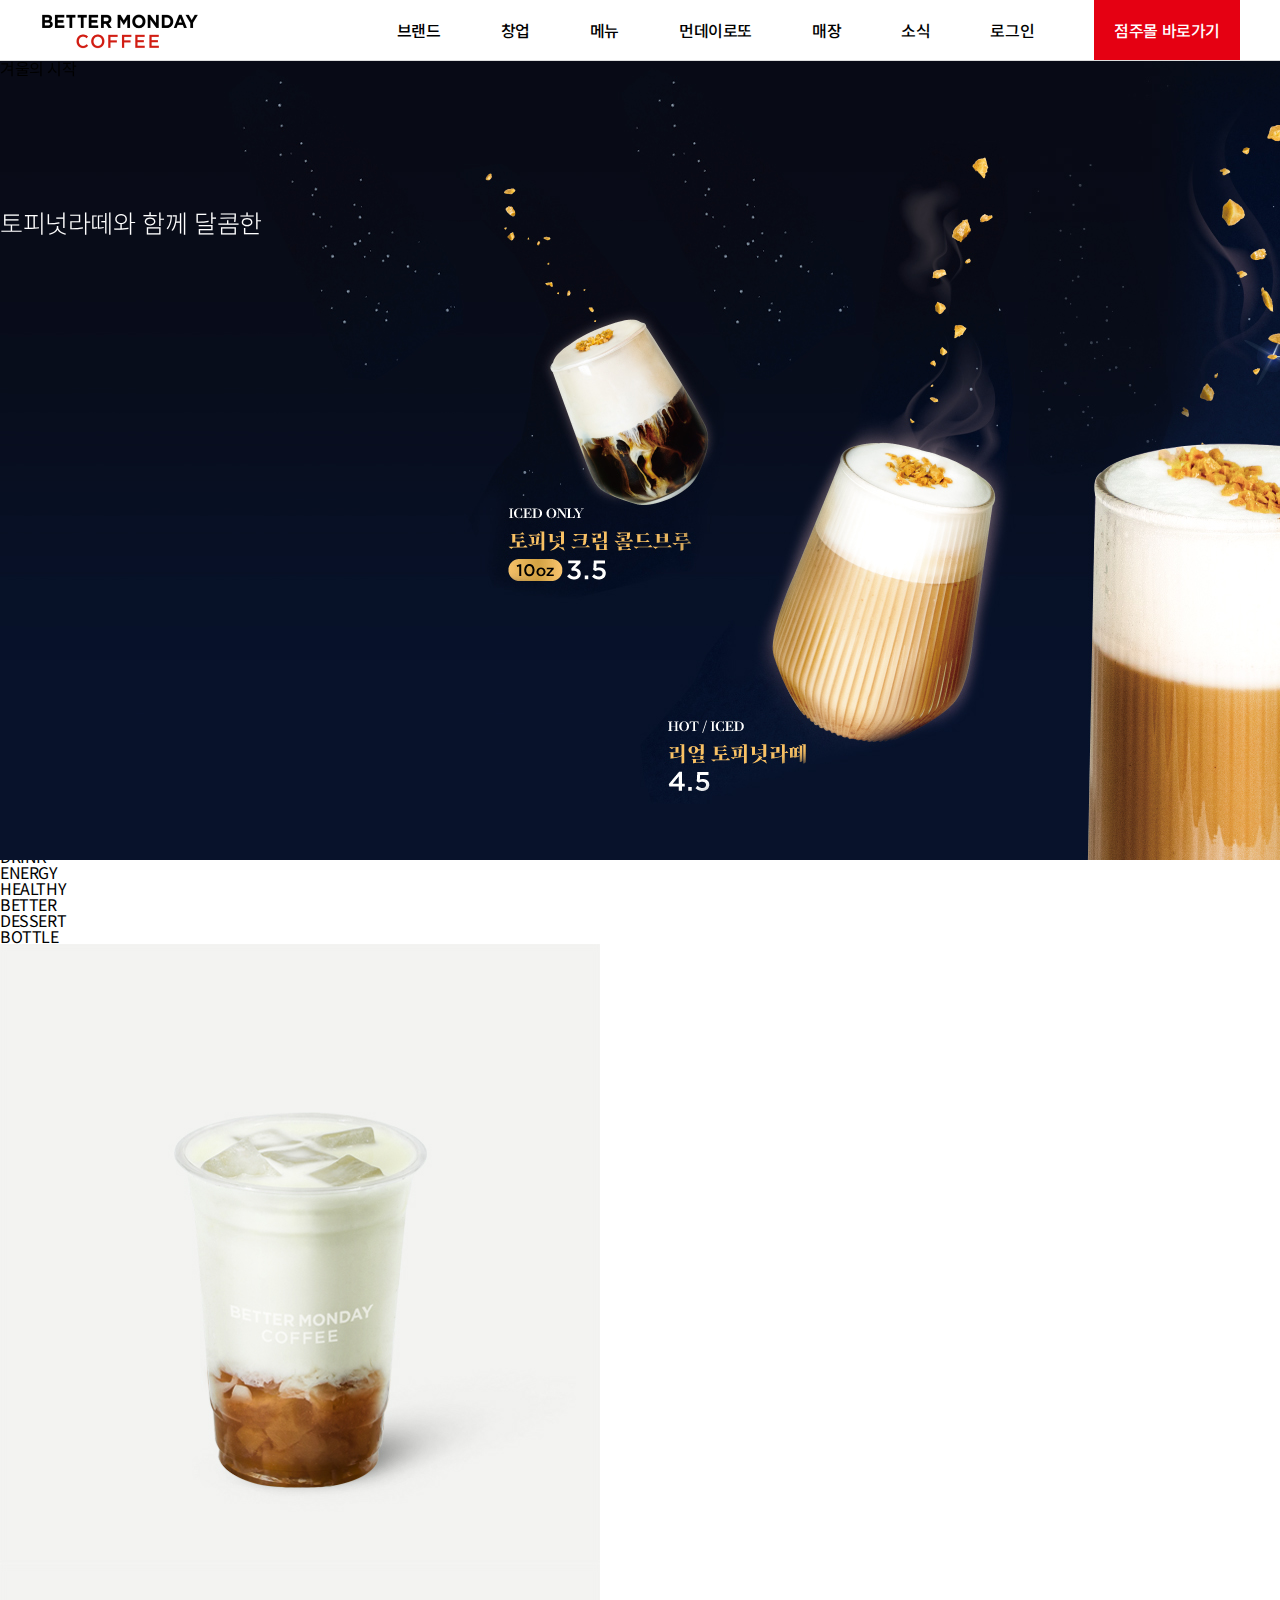
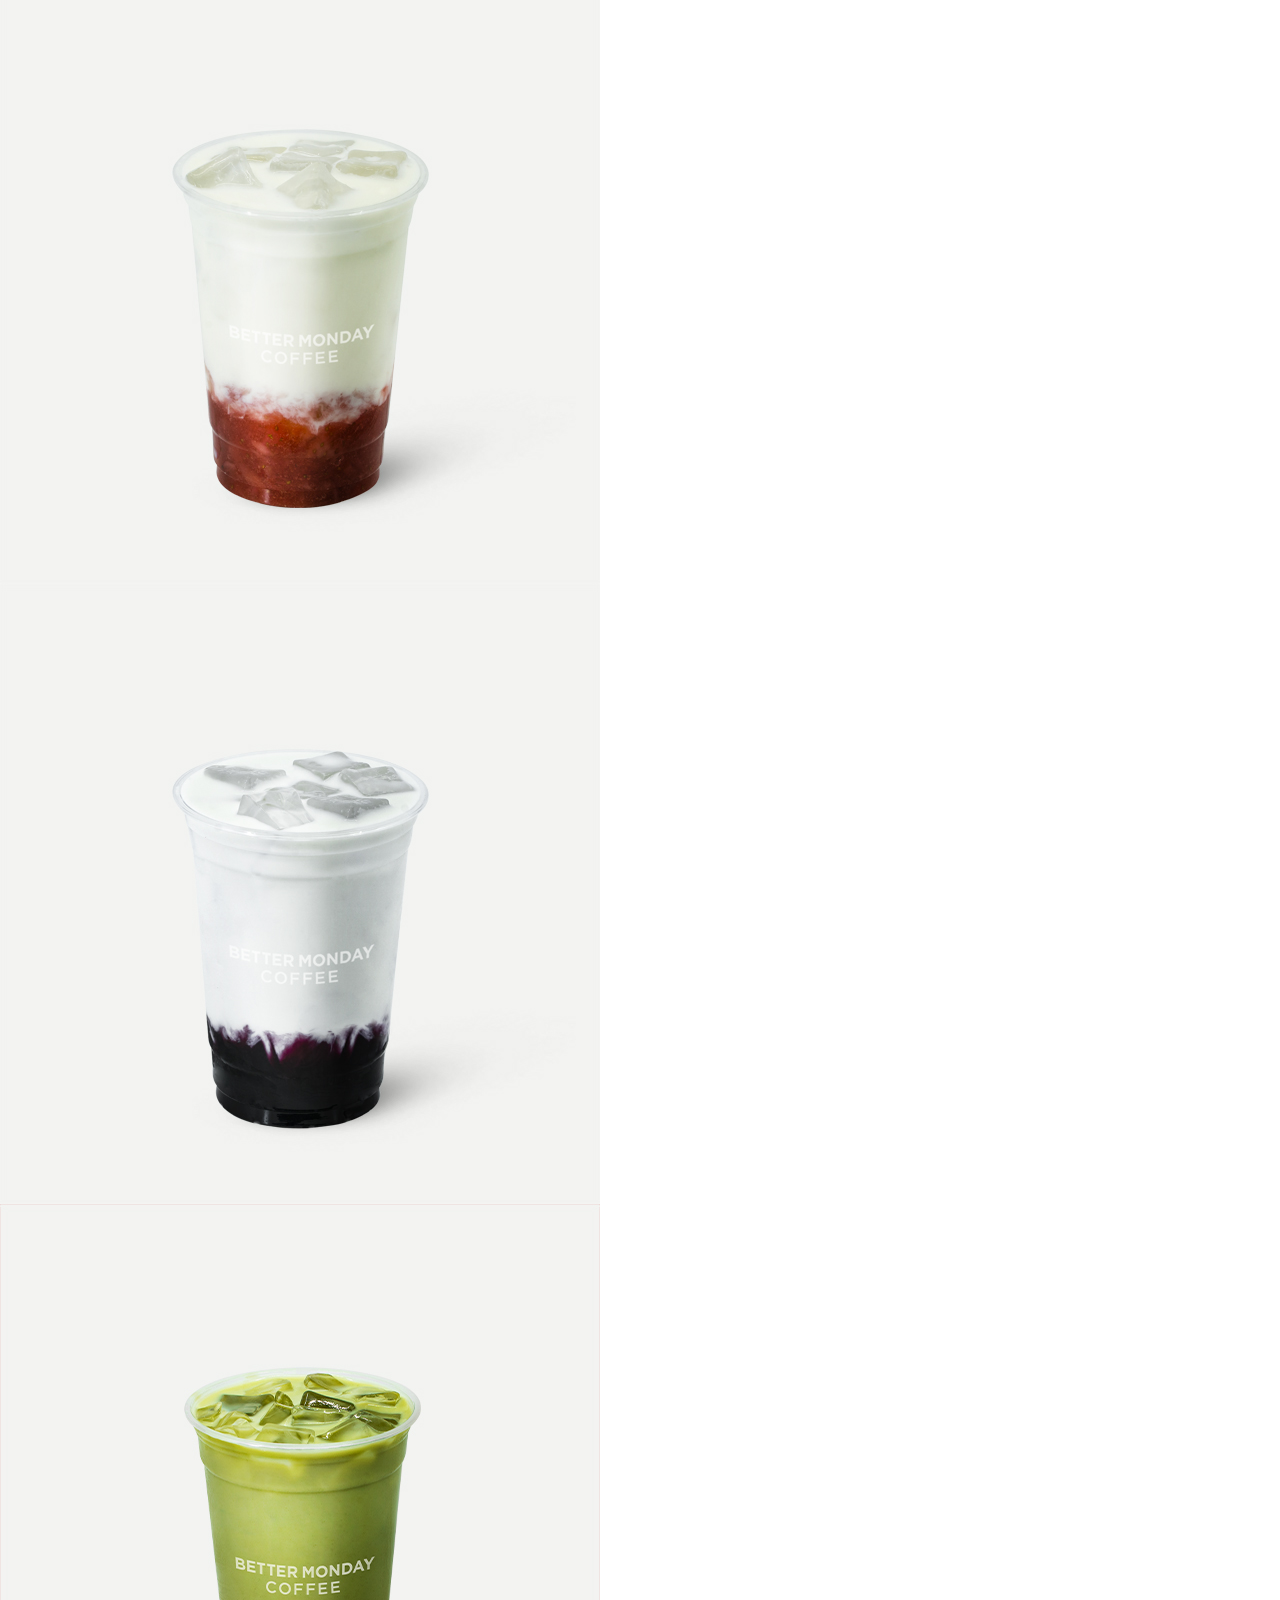
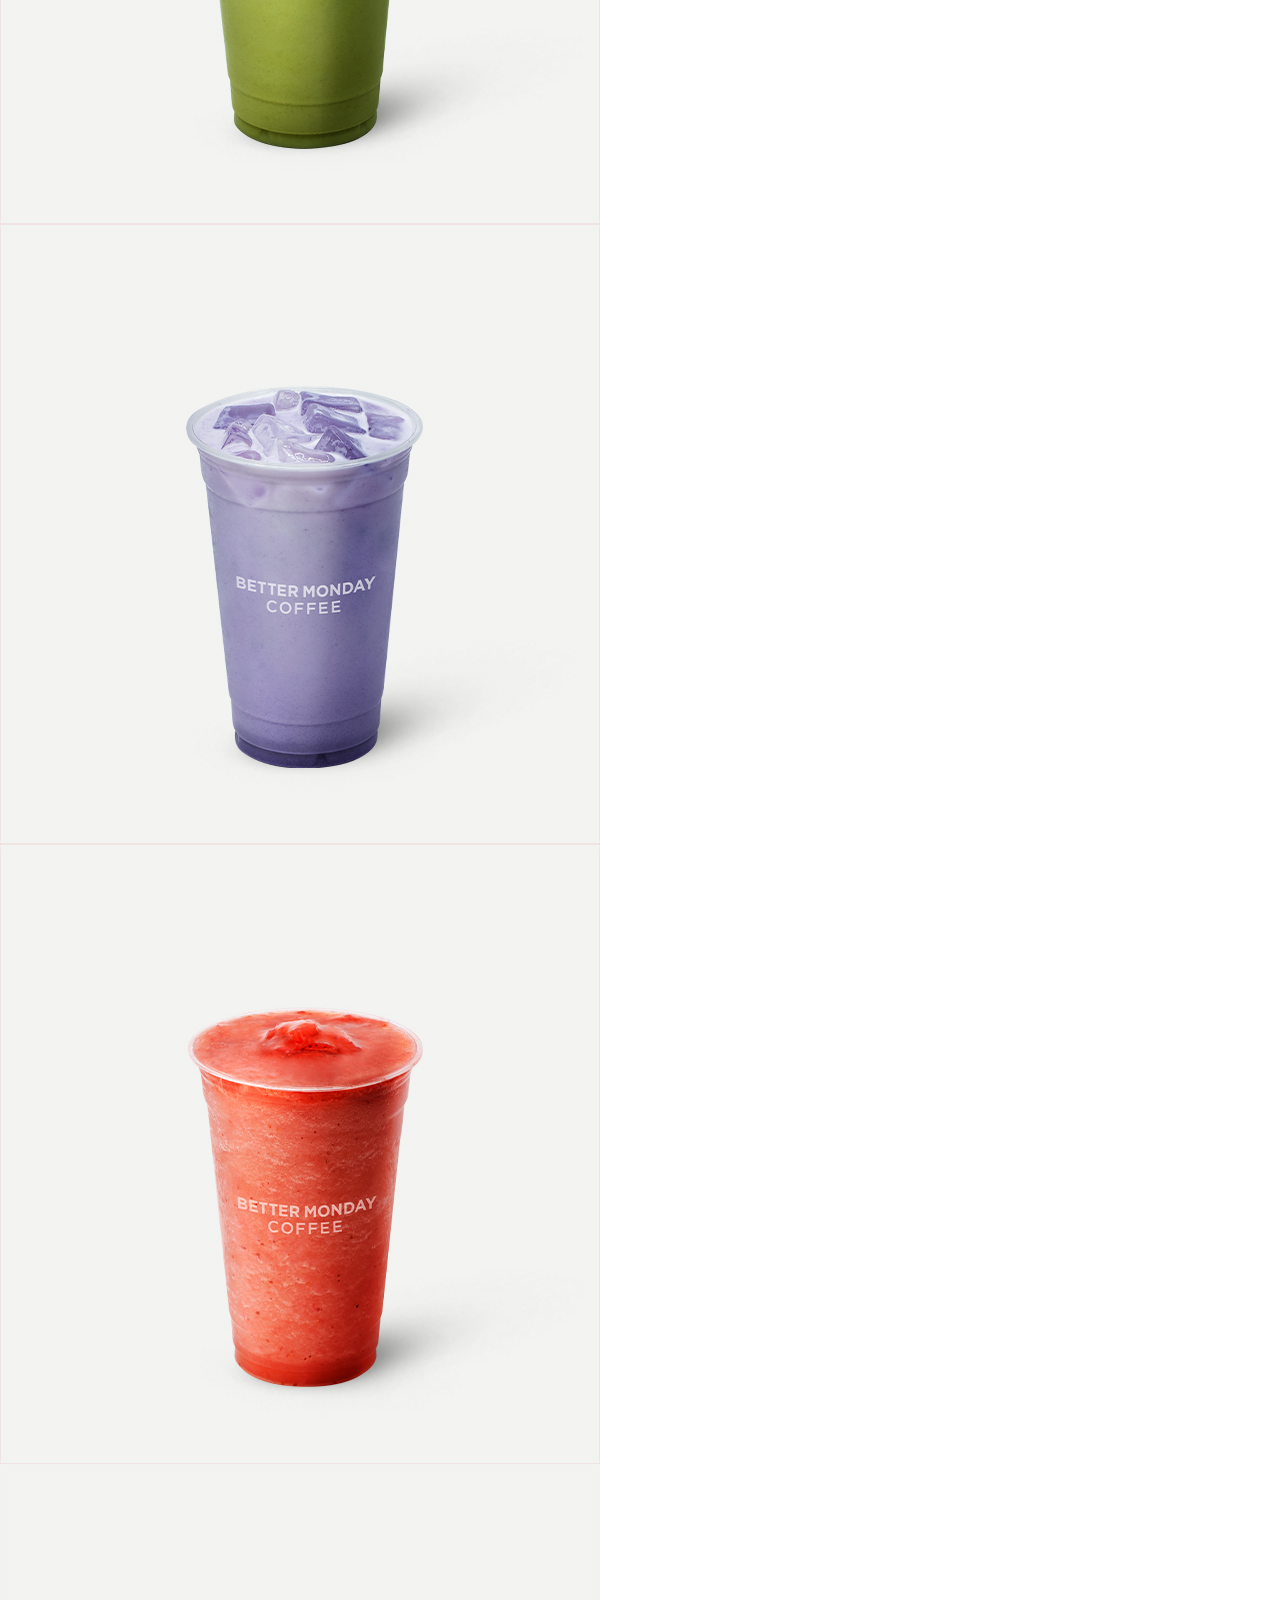
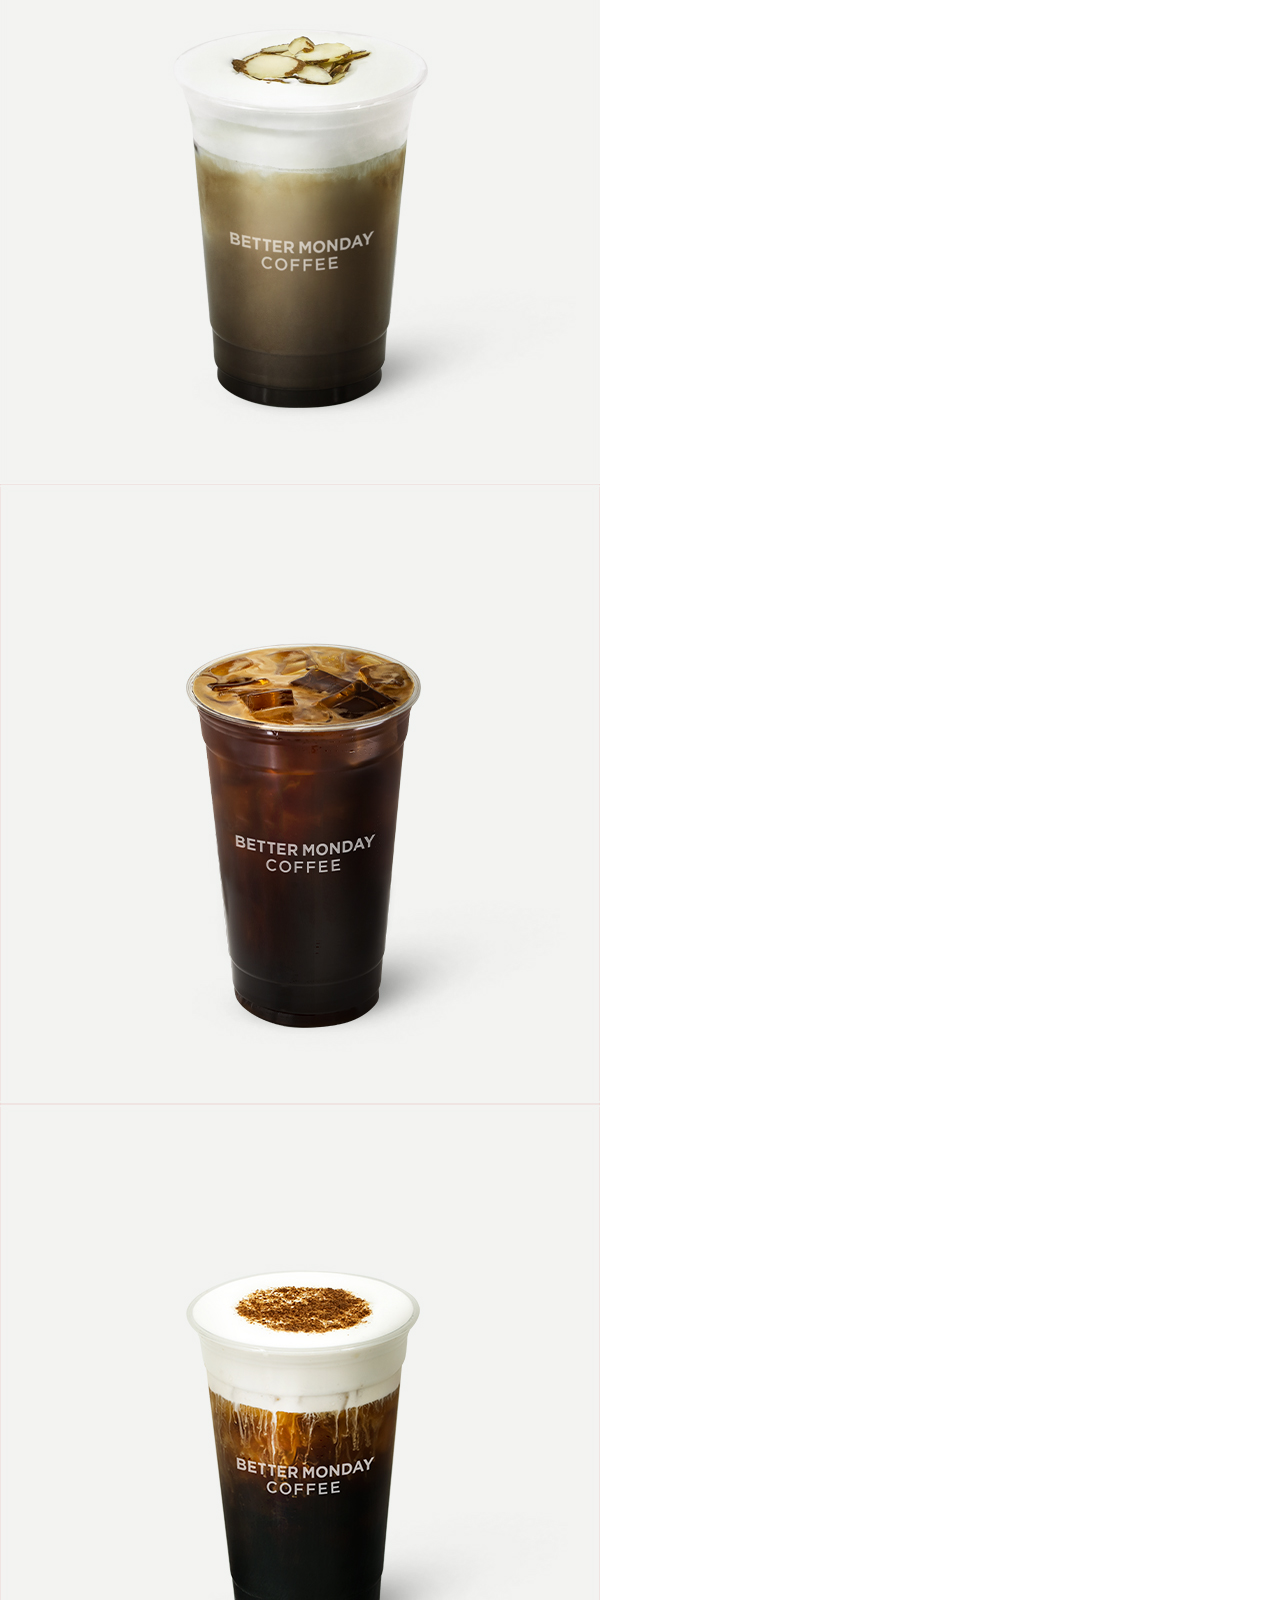
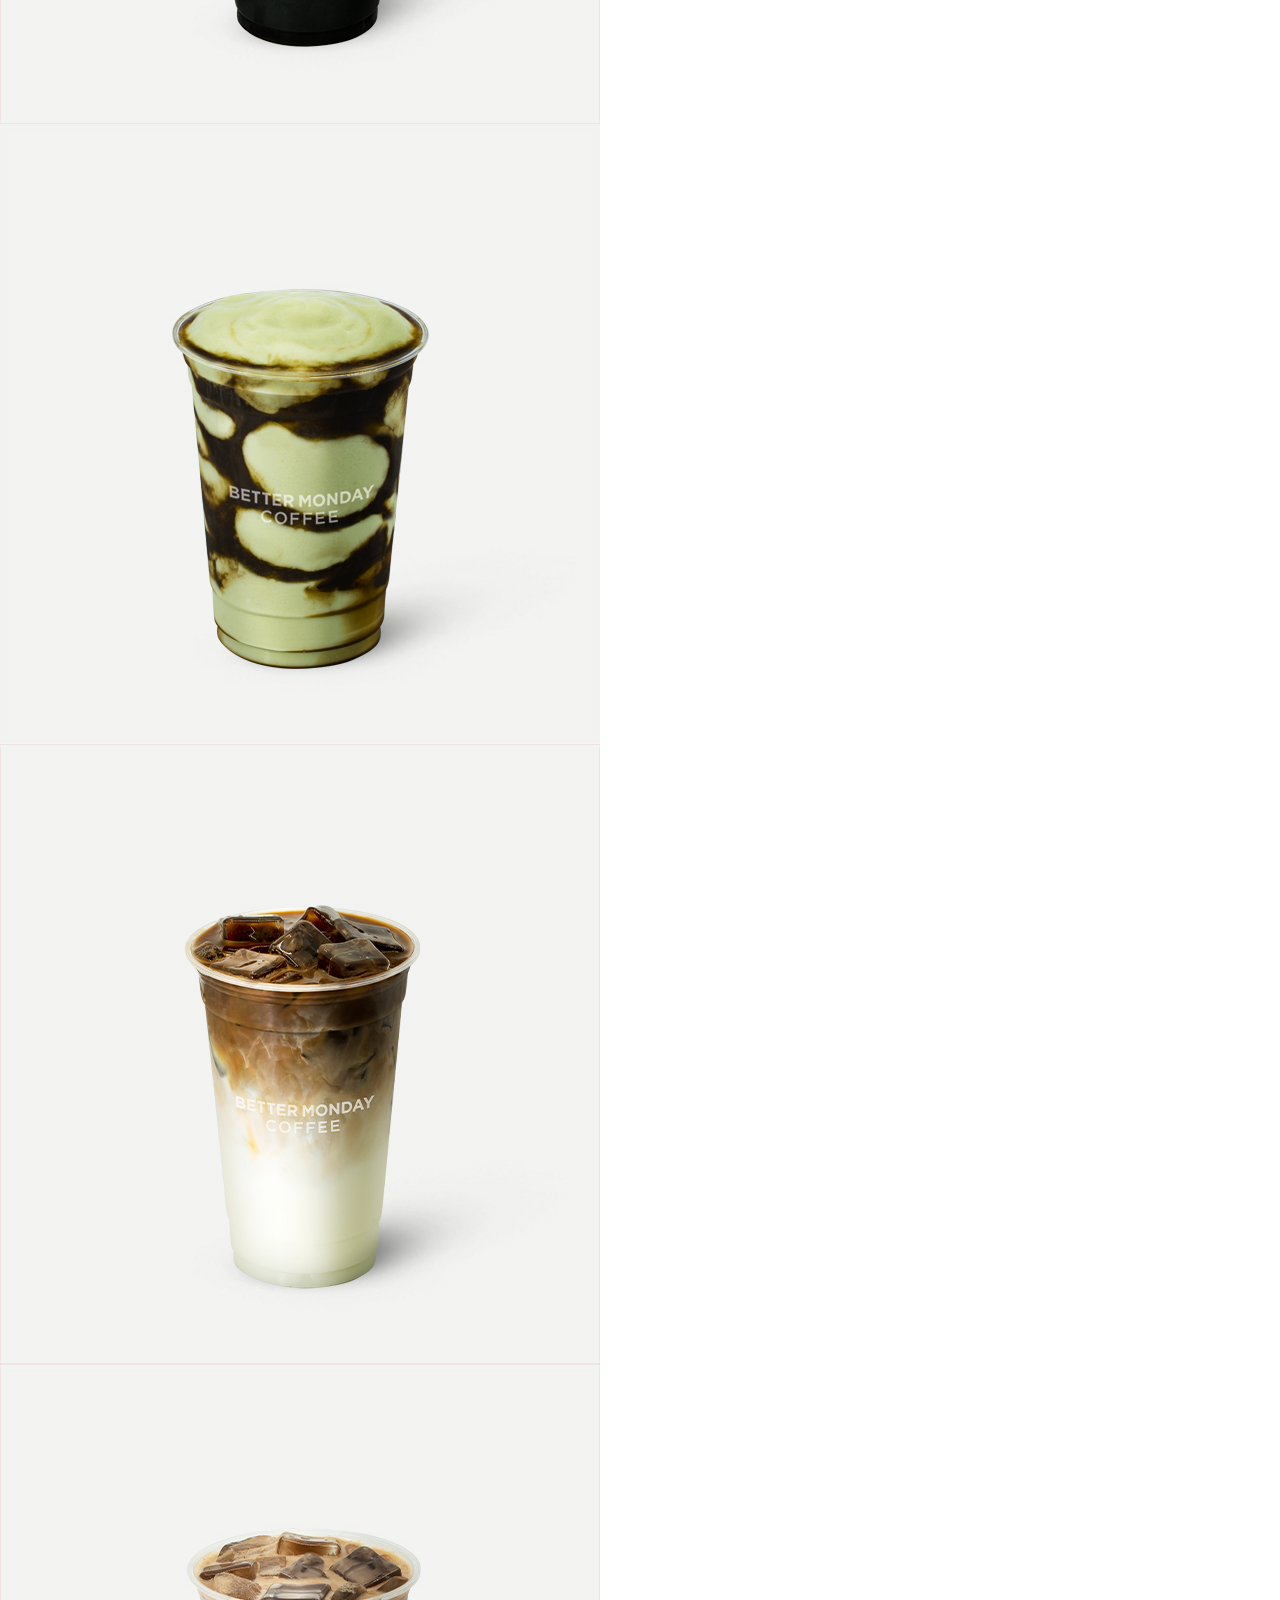
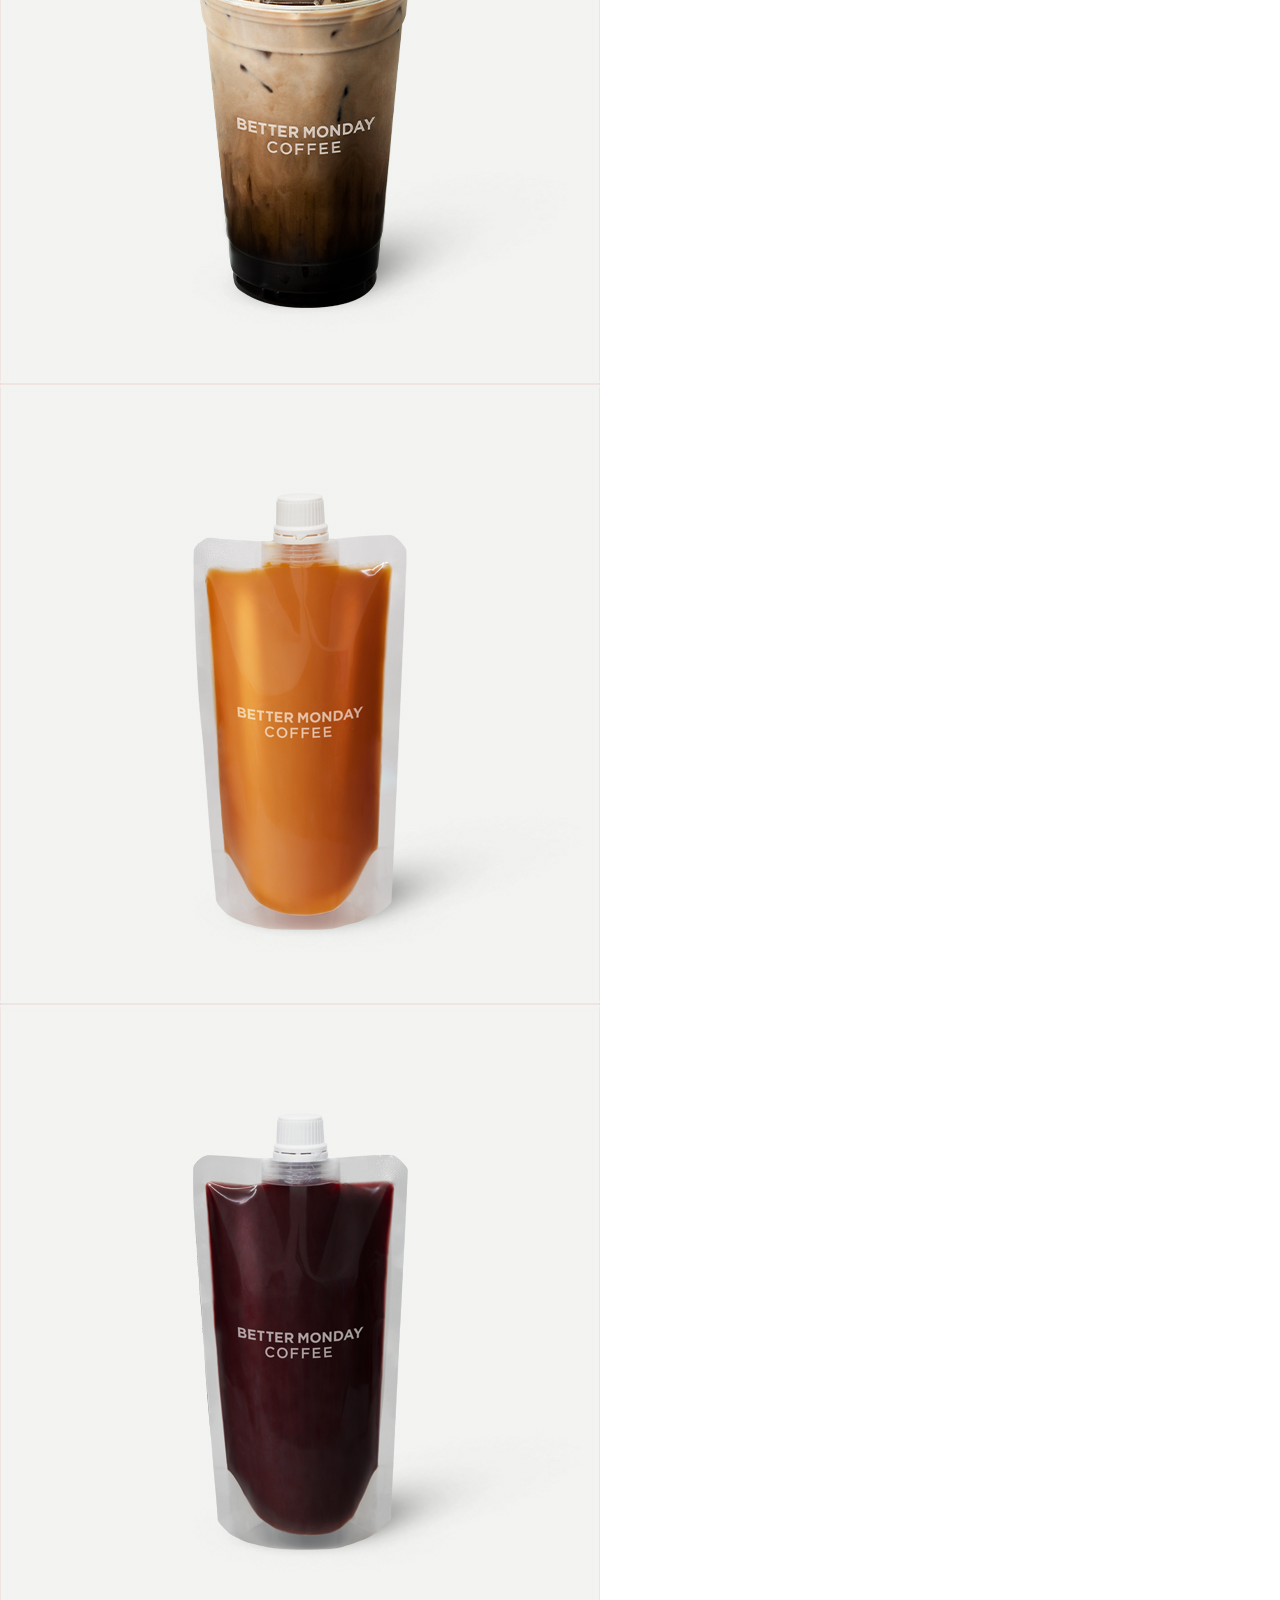
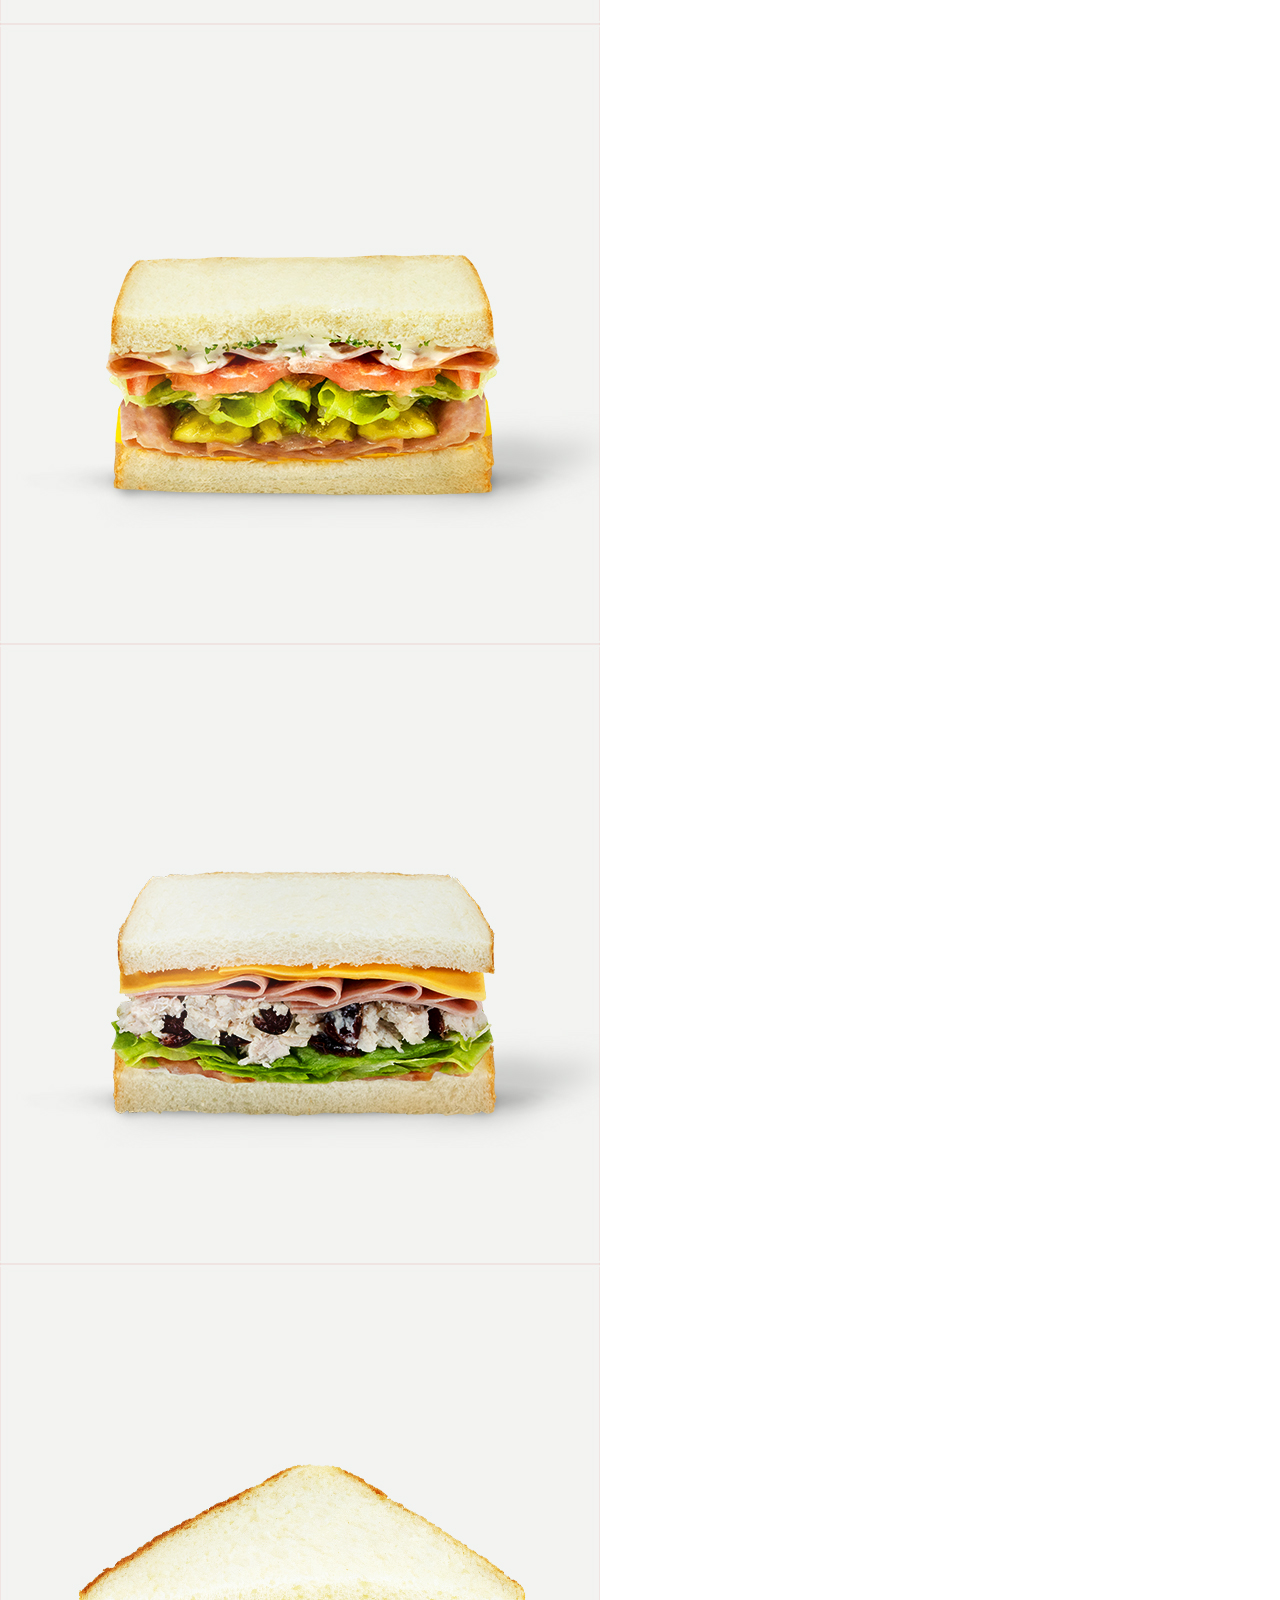
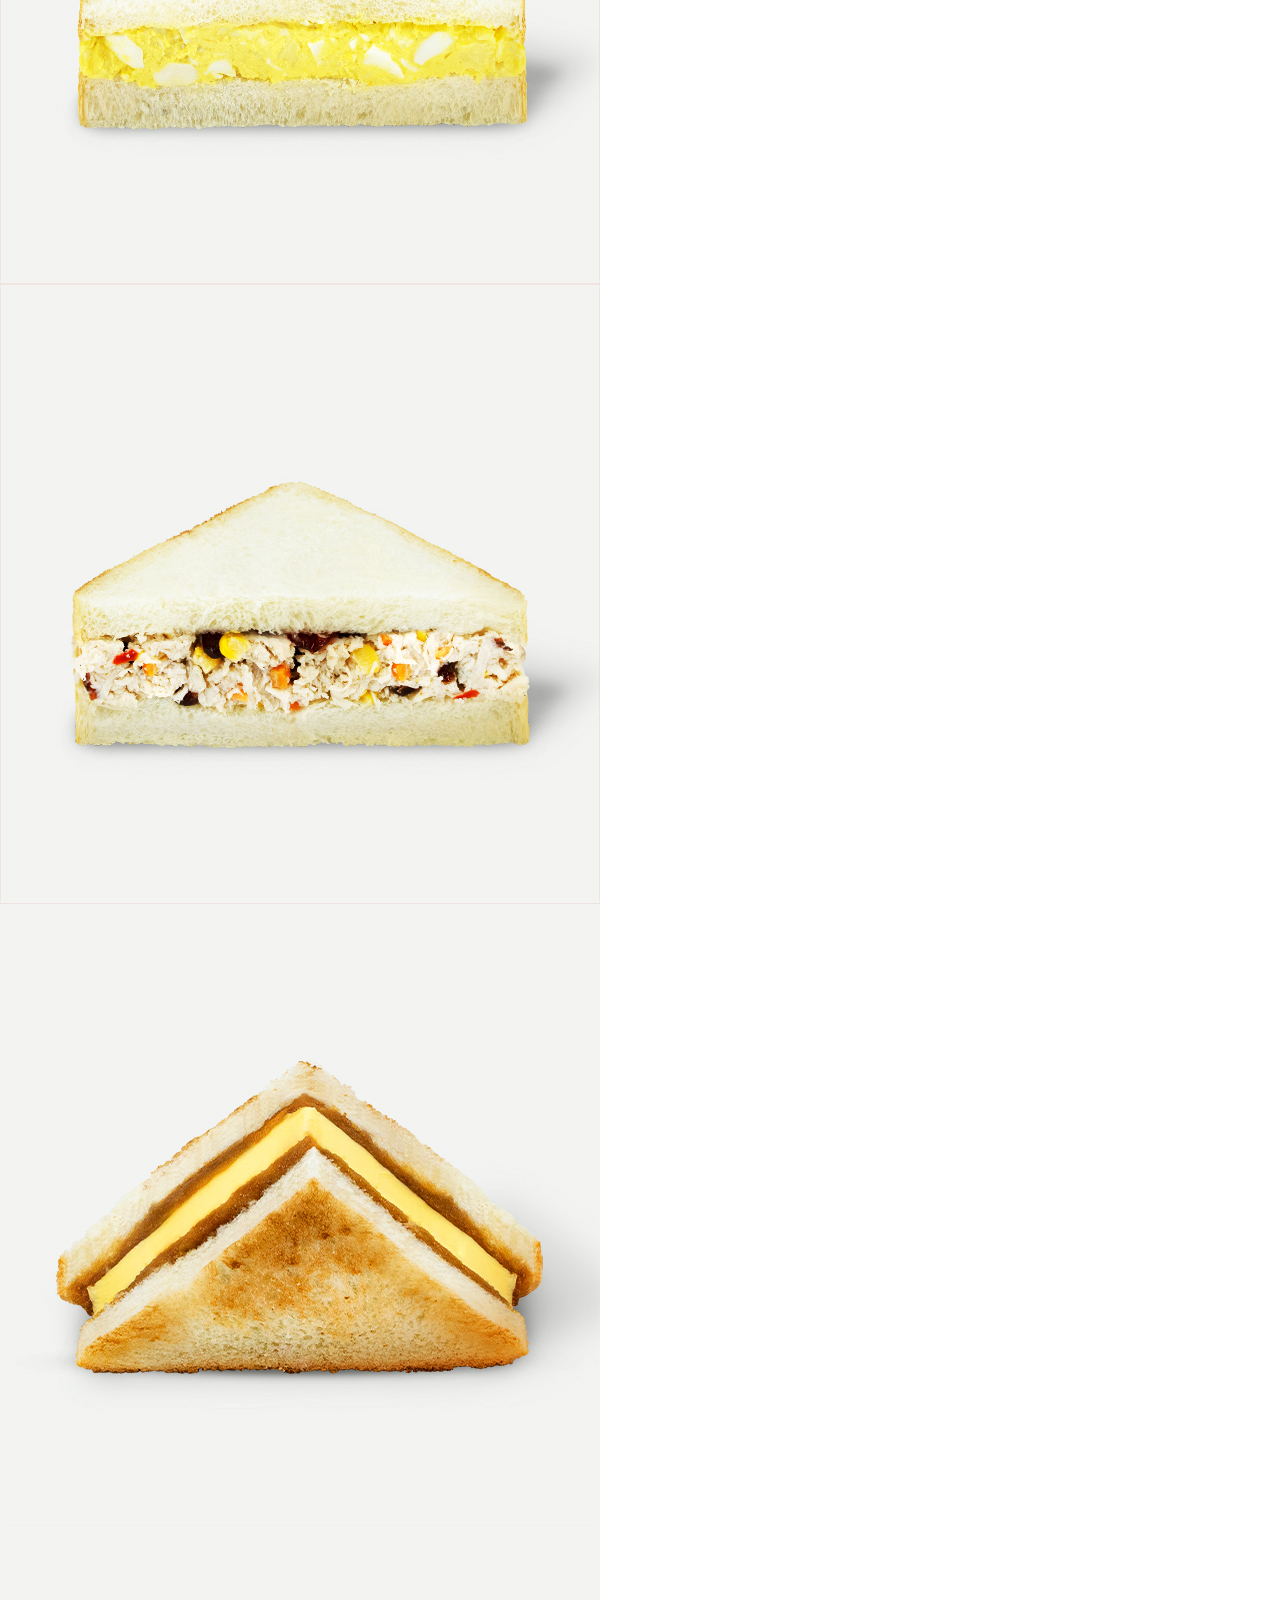
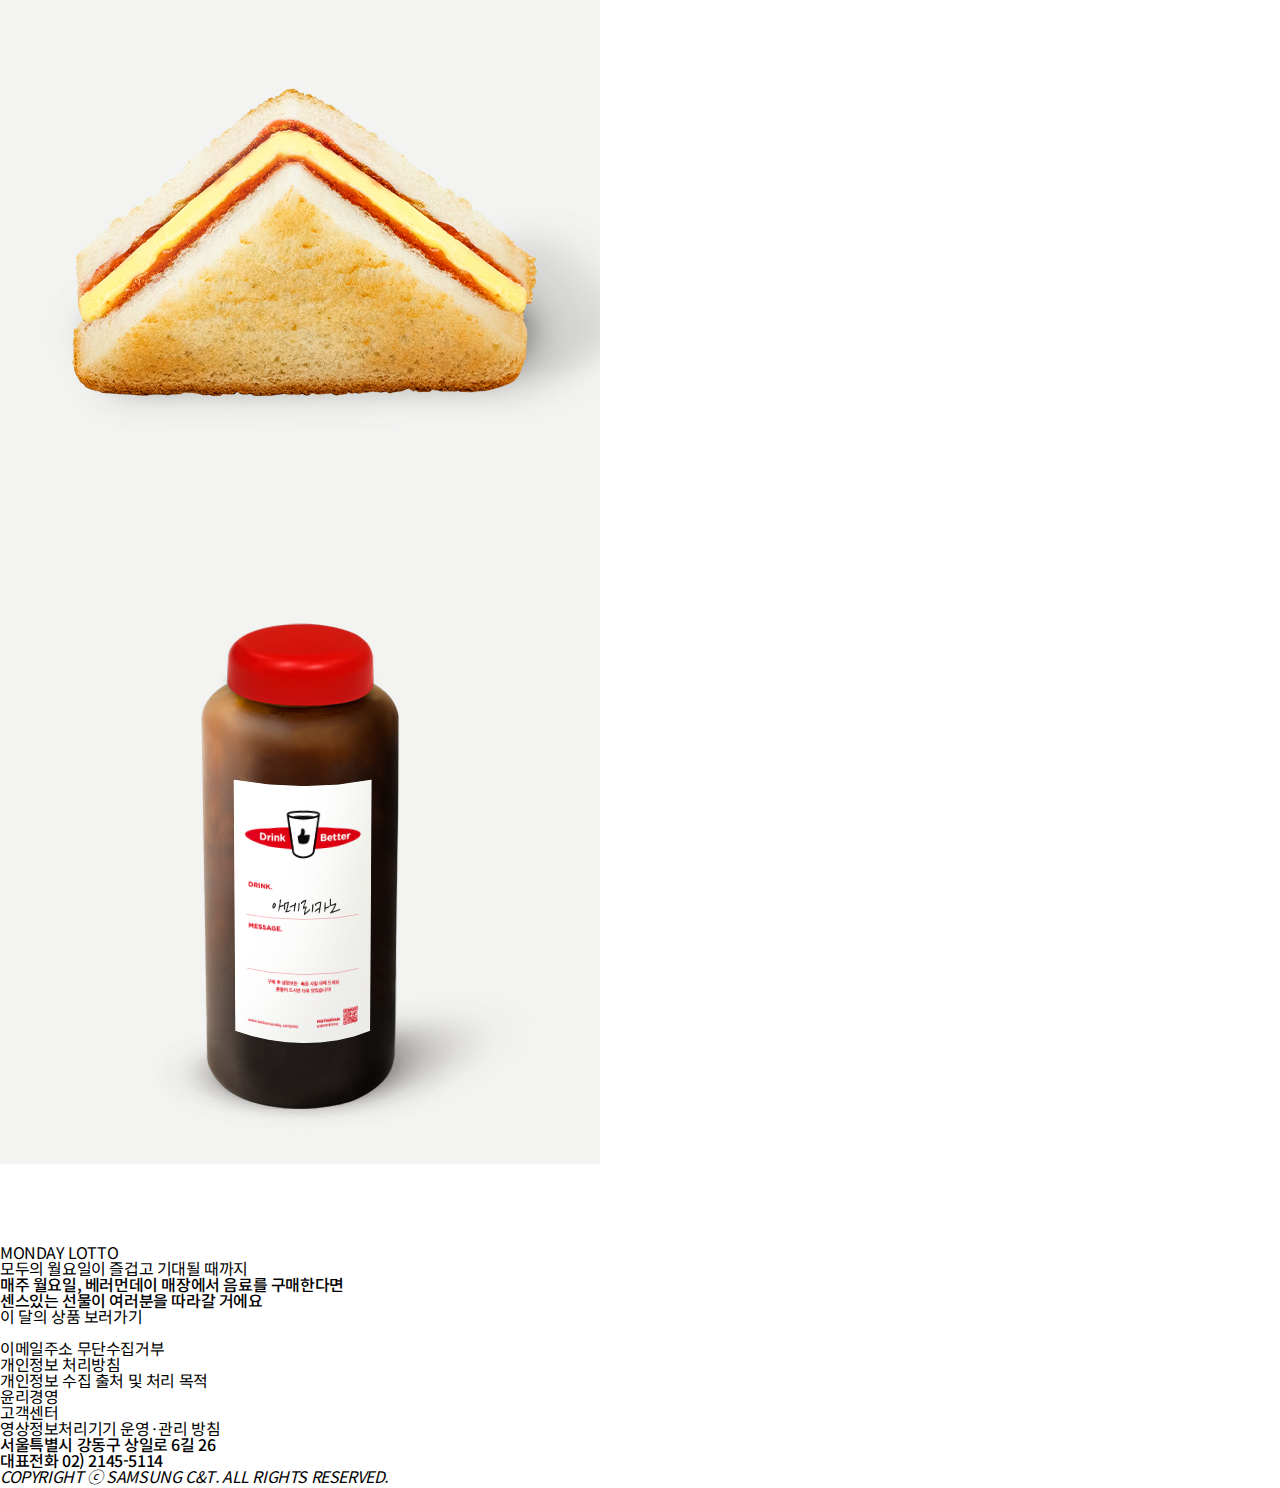
==== portfolio05.html @ a64c300f "Add files via upload" ====
<!DOCTYPE html>
<html lang="ko">

<head>
    <meta charset="UTF-8">
    <meta http-equiv="X-UA-Compatible" content="IE=edge">
    <meta name="viewport" content="width=device-width, initial-scale=1.0">
    <title>윤성희_UI구현04</title>
    <link rel="stylesheet" href="./css/reset.css">
    <link rel="stylesheet" href="./css/slick.css">
    <link rel="stylesheet" href="./css/portfolio05.css">
    <script src="./js/jquery-1.12.4.min.js"></script>
    <script src="./js/slick.min.js"></script>
    <script src="./js/portfolio05.js"></script>
</head>

<body>
    <div class="Wrap">
        <header id="header">
            <div class="inner">
                <h1>
                    <a href="#!">
                        <img src="./img/logo.png" alt="">
                    </a>
                </h1>
                <nav class="gnb">
                    <ul class="row">
                        <li><a href="/">브랜드</a></li>
                        <li><a href="/">창업</a></li>
                        <li><a href="/">메뉴</a></li>
                        <li><a href="/">먼데이로또</a></li>
                        <li><a href="/">매장</a></li>
                        <li><a href="/">소식</a></li>
                    </ul>
                    <ul>
                        <li><a href="/">로그인</a></li>
                        <li class="red"><a href="/">점주몰 바로가기</a></li>
                    </ul>

                </nav>
            </div>
        </header>
        <main>
            <section class="mainVisual">
                <div class="mainSlide">
                    <figure class="main01 mtxt">
                        <div>
                            <p>토피넛라떼와 함께 달콤한</p>
                            <h2>겨울의 시작</h2>
                        </div>
                    </figure>
                    <figure class="main02 mtxt">
                        <div>
                            <h2>매일</h2>
                            <strong>속편한<br />프로틴</strong>
                            <p>속편한 단백질 한잔으로 충전완료</p>
                        </div>
                    </figure>
                    <figure class="main03 mtxt">
                        <div>
                            <h2>Monday</h2>
                            <p>Greek Bowl</p>
                        </div>
                    </figure>
                </div>
            </section>
            <section class="mainContent">
                <div class="inner">
                    <div class="txt">
                        <h2>우리는 왜, 건강을 생각한 음료를 만들까요?</h2>
                        <p>바쁜 직장인들에겐 긍정적이고 활기찬 삶을 위해
                            <br /> 건강한 정신과 체력이 꼭 필요하다고 생각하기 때문이에요
                        </p>
                    </div>

                    <div class="cont">
                        <ul class="menu_gnb">
                            <li><a href="/">DRINK</a></li>
                            <li><a href="/">ENERGY</a></li>
                            <li><a href="/">HEALTHY</a></li>
                            <li><a href="/">BETTER</a></li>
                            <li><a href="/">DESSERT</a></li>
                            <li><a href="/">BOTTLE</a></li>
                        </ul>
                        <div class="tab">
                            <div class="slide_drink">
                                <figure>
                                    <img src="./img/drink01.jpg" alt="">
                                </figure>
                                <figure>
                                    <img src="./img/drink02.jpg" alt="">
                                </figure>
                                <figure>
                                    <img src="./img/drink03.jpg" alt="">
                                </figure>
                                <figure>
                                    <img src="./img/drink04.jpg" alt="">
                                </figure>
                                <figure>
                                    <img src="./img/drink05.jpg" alt="">
                                </figure>
                                <figure>
                                    <img src="./img/drink06.jpg" alt="">
                                </figure>

                            </div>
                            <div class="slide_energy">
                                <figure>
                                    <img src="./img/energy01.jpg" alt="">
                                </figure>
                                <figure>
                                    <img src="./img/energy02.jpg" alt="">
                                </figure>
                                <figure>
                                    <img src="./img/energy03.jpg" alt="">
                                </figure>
                                <figure>
                                    <img src="./img/energy04.jpg" alt="">
                                </figure>
                                <figure>
                                    <img src="./img/energy05.jpg" alt="">
                                </figure>
                                <figure>
                                    <img src="./img/energy06.jpg" alt="">
                                </figure>

                            </div>
                            <div class="slide_better">
                                <figure>
                                    <img src="./img/better01.jpg" alt="">
                                </figure>
                                <figure>
                                    <img src="./img/better02.jpg" alt="">
                                </figure>

                            </div>
                            <div class="slide_dessert">
                                <figure>
                                    <img src="./img/dessert01.jpg" alt="">
                                </figure>
                                <figure>
                                    <img src="./img/dessert02.jpg" alt="">
                                </figure>
                                <figure>
                                    <img src="./img/dessert03.jpg" alt="">
                                </figure>
                                <figure>
                                    <img src="./img/dessert04.jpg" alt="">
                                </figure>
                                <figure>
                                    <img src="./img/dessert05.jpg" alt="">
                                </figure>
                                <figure>
                                    <img src="./img/dessert06.jpg" alt="">
                                </figure>

                            </div>
                            <div class="slide_bottle">
                                <figure>
                                    <img src="./img/bottle01.jpg" alt="">
                                </figure>
                                <figure>
                                    <img src="./img/bottle02.png" alt="">
                                </figure>
                                <figure>
                                    <img src="./img/bottle03.png" alt="">
                                </figure>
                                <figure>
                                    <img src="./img/bottle04.png" alt="">
                                </figure>
                                <figure>
                                    <img src="./img/bottle05.png" alt="">
                                </figure>
                                <figure>
                                    <img src="./img/bottle06.png" alt="">
                                </figure>
                            </div>
                        </div>
                    </div>
                </div>
            </section>
            <section class="lotto">
                <div class="inner">
                    <div class="txt">
                        <h2>MONDAY LOTTO</h2>
                        <strong>모두의 월요일이 즐겁고 기대될 때까지</strong>
                        <p>매주 월요일, 베러먼데이 매장에서 음료를 구매한다면
                            <br />
                            센스있는 선물이 여러분을 따라갈 거에요
                        </p>
                        <span>이 달의 상품 보러가기</span>
                    </div>


                </div>
            </section>

        </main>
        <!-- footer -->
        <footer class="footer">
            <div class="inner">
                <h1>
                    <a href="/">
                        <img src="" alt="">
                    </a>
                </h1>
                <ul class="list">
                    <li><a href="">이메일주소 무단수집거부</a></li>
                    <li><a href="">개인정보 처리방침</a></li>
                    <li><a href="">개인정보 수집 출처 및 처리 목적</a></li>
                    <li><a href="">윤리경영</a></li>
                    <li class="bold"><a href="">고객센터</a></li>
                    <li><a href="">영상정보처리기기 운영·관리 방침</a></li>
                </ul>
                <p>서울특별시 강동구 상일로 6길 26</p>
                <p>대표전화 02) 2145-5114</p>
                <address>
                    COPYRIGHT ⓒ SAMSUNG C&T. ALL RIGHTS RESERVED.
                </address>
            </div>
        </footer>
        <!-- footer end -->
    </div>
</body>

</html>
---- css/portfolio05.css ----
/* { #header  */


#header {
    position: fixed;
    top: 0;
    left: 0;
    right: 0;
    z-index: 999;
    line-height: 60px;
    background: #fff;
    border-bottom: 1px solid #ddd;
}

#header .inner {
    width: 1200px;
    margin: 0 auto;
    display: flex;
    justify-content: space-between;
}

#header .inner h1 img {
    width: 160px;
    font-size: 0;
    vertical-align: middle;
    transform: translate(0, -1px);
}

#header .gnb {
    display: flex;
    gap: 60px;
}

#header .gnb>ul {
    display: flex;
    gap: 60px;
    font-weight: 500;
}

#header .gnb>ul>li:hover {
    color: #E50012;
}

#header .gnb .red {
    background: #E50012;
    color: #fff;
    padding: 0 20px;
}

#header .gnb>ul a {
    display: block;
}


/* #header } */



/* { .mainVisual */

.mainVisual {
    position: relative;
    margin: 0 auto;
}

.mainVisual .mainSlide {
    position: absolute;
    top: 60px;
    left: 0;
}

.mainVisual figure {
    height: 800px;
}


.mainSlide .main01 {
    background: url(../img/SH_POSTER2.jpg) no-repeat center center / cover;
}

.mainSlide .main02 {
    background: url(../img/SH_POSTER3.jpg) no-repeat center center / cover;
}

.mainSlide .main03 {
    background: url(../img/SH_POSTER1.jpg) no-repeat center center / cover;
}

.mainVisual .mainSlide {
    position: relative;
}

.mainVisual .mainSlide .slick-arrow {
    position: absolute;
    top: 50%;
    left: 50%;
    transform: translate(-50%, -50%);
    border: none;
    background: none;
    font-size: 0;
    z-index: 999;
}

.mainVisual .mainSlide .mtxt {
    position: relative;
    width: 1200px;
    margin: 0 auto;
}

.mainVisual .mainSlide .main01 p {
    position: absolute;
    top: 150px;
    left: 0;
    margin: 0 auto 10px auto;

    font-size: 25px;
    font-weight: 300;
    color: #fff;
}

.mainVisual .mainSlide .main01 h2 {}
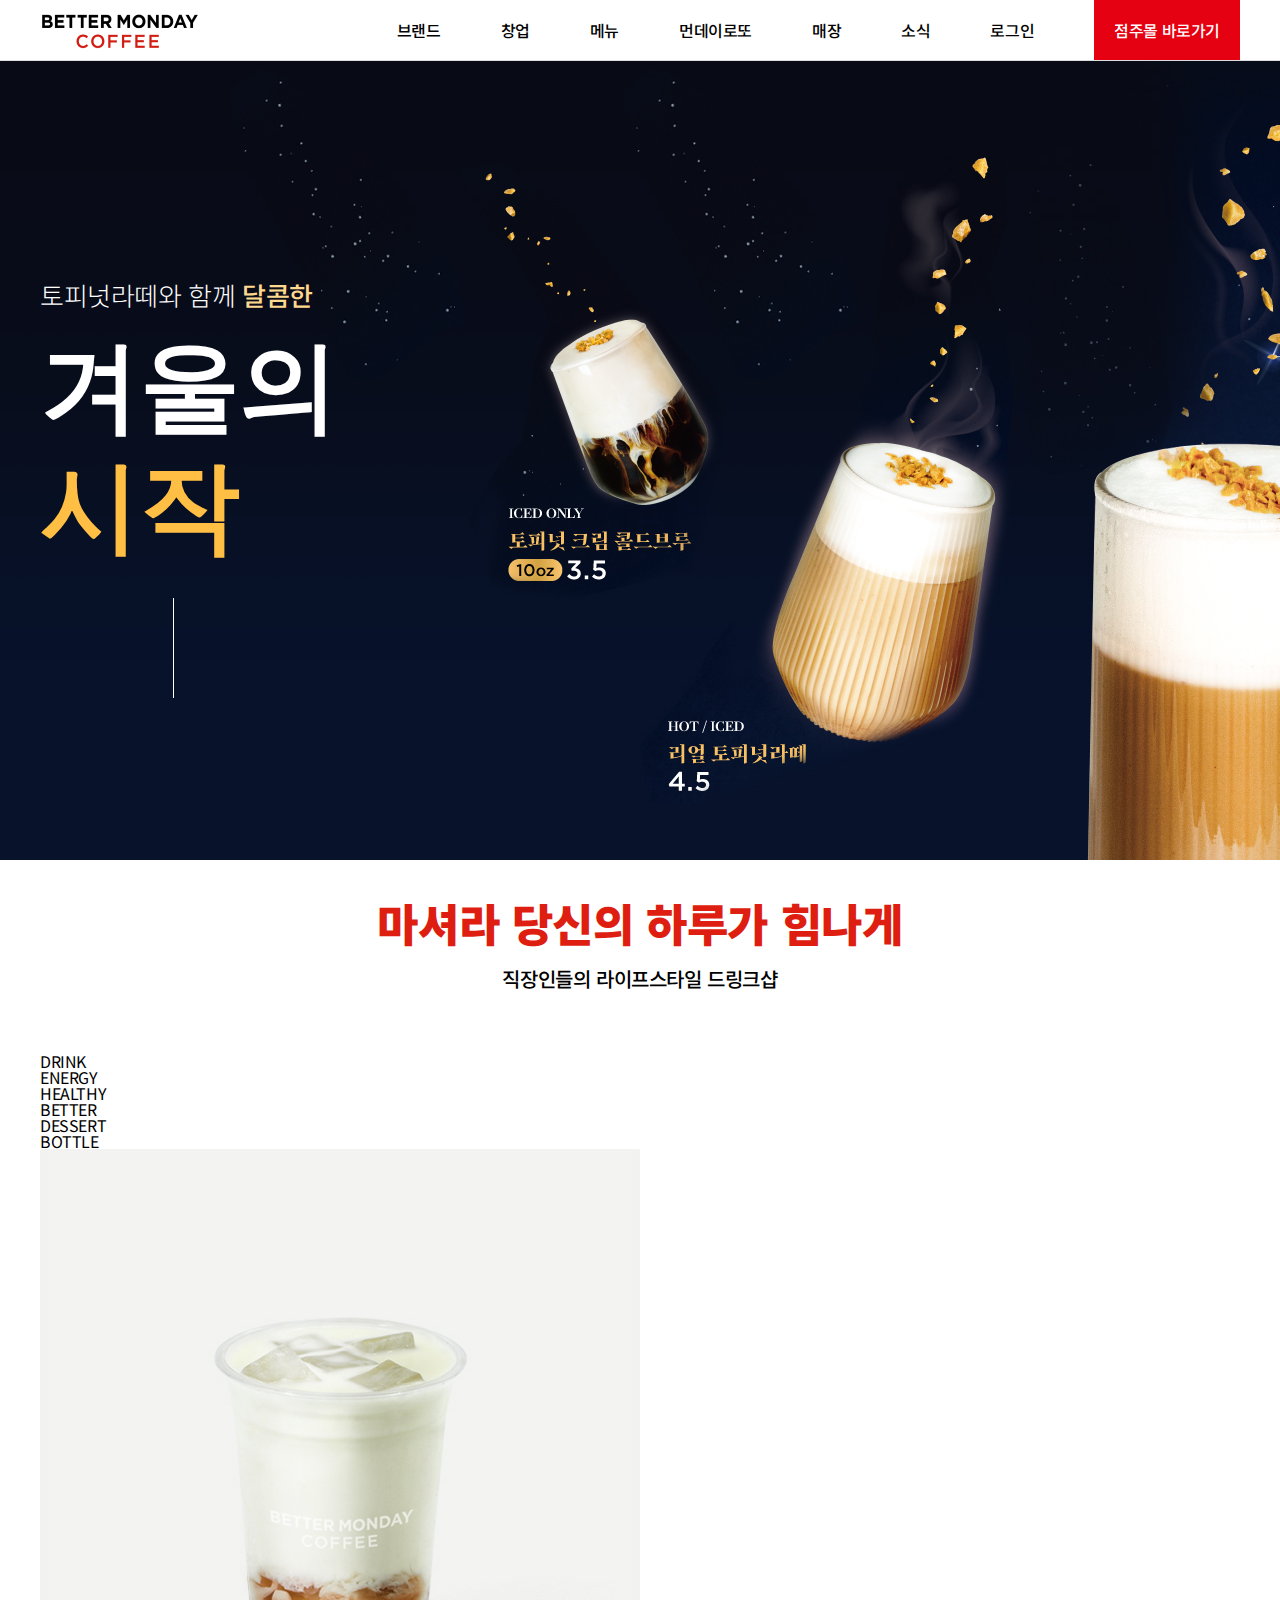
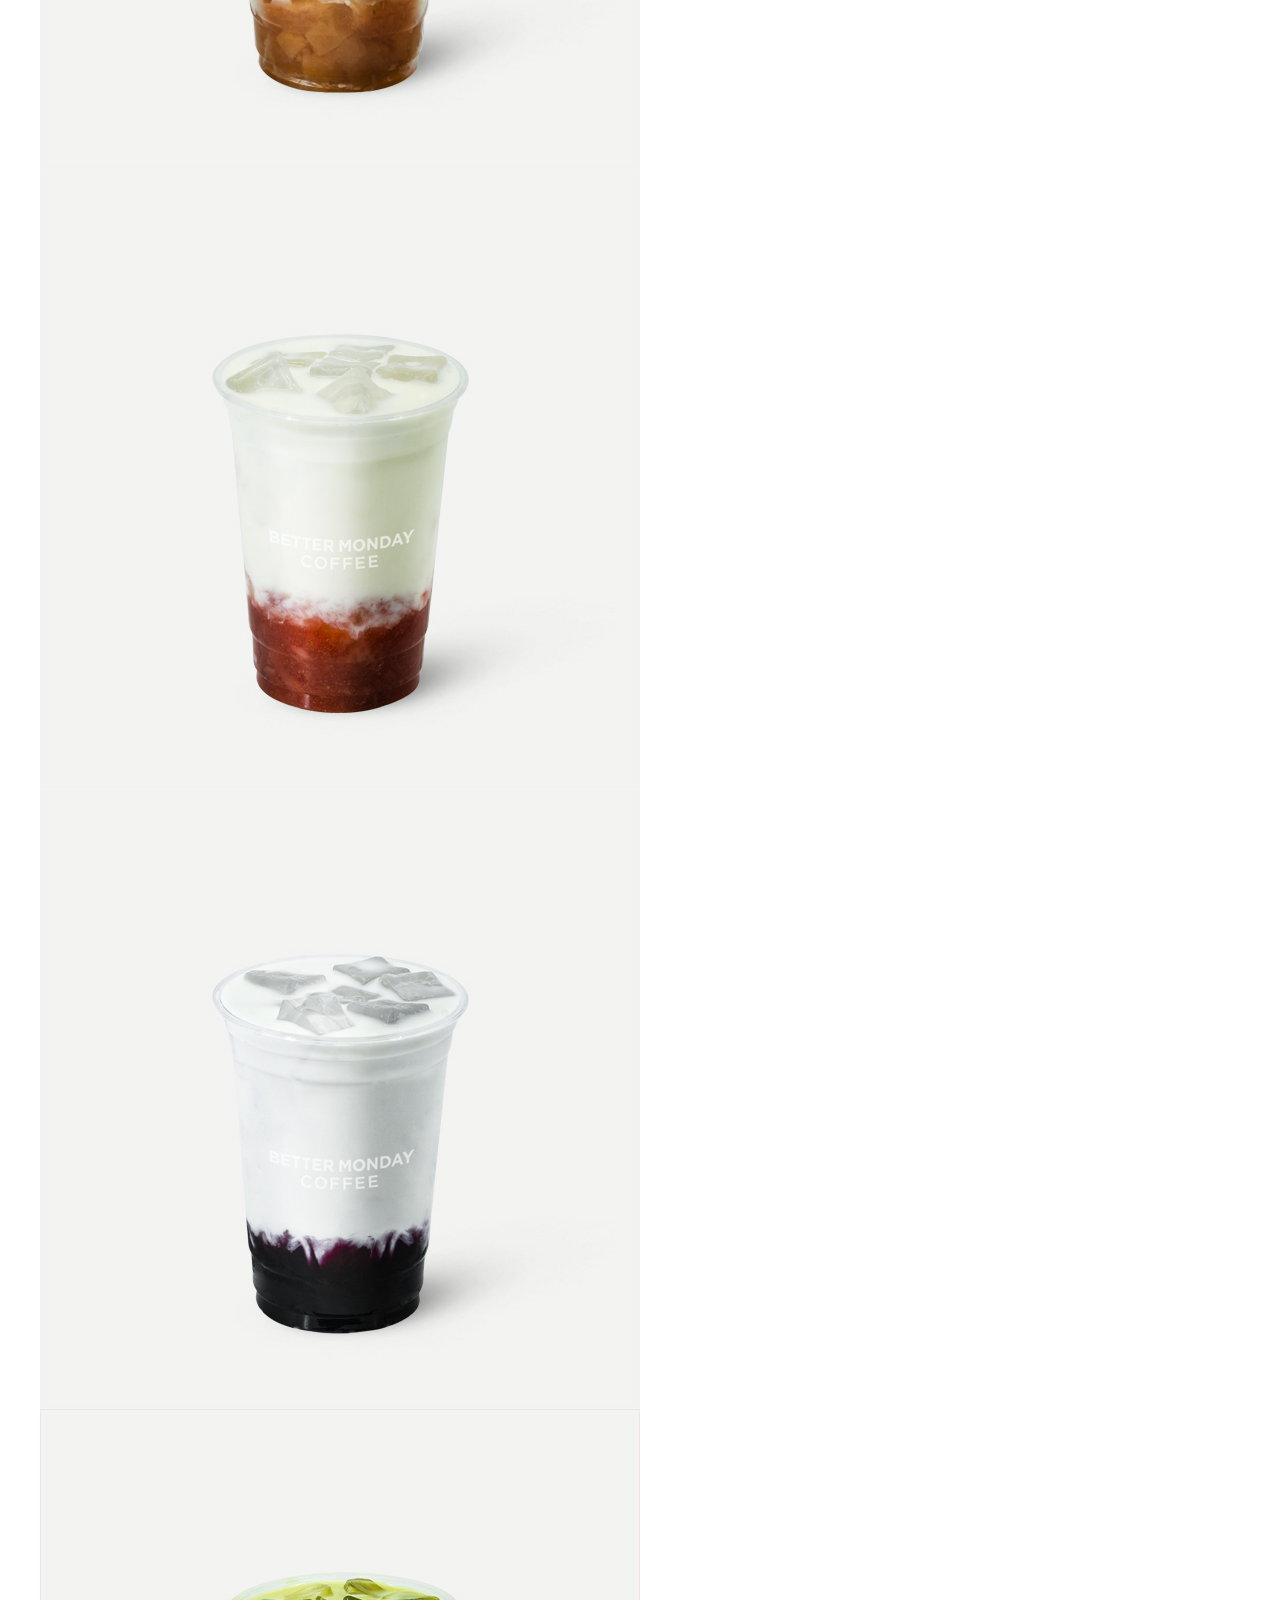
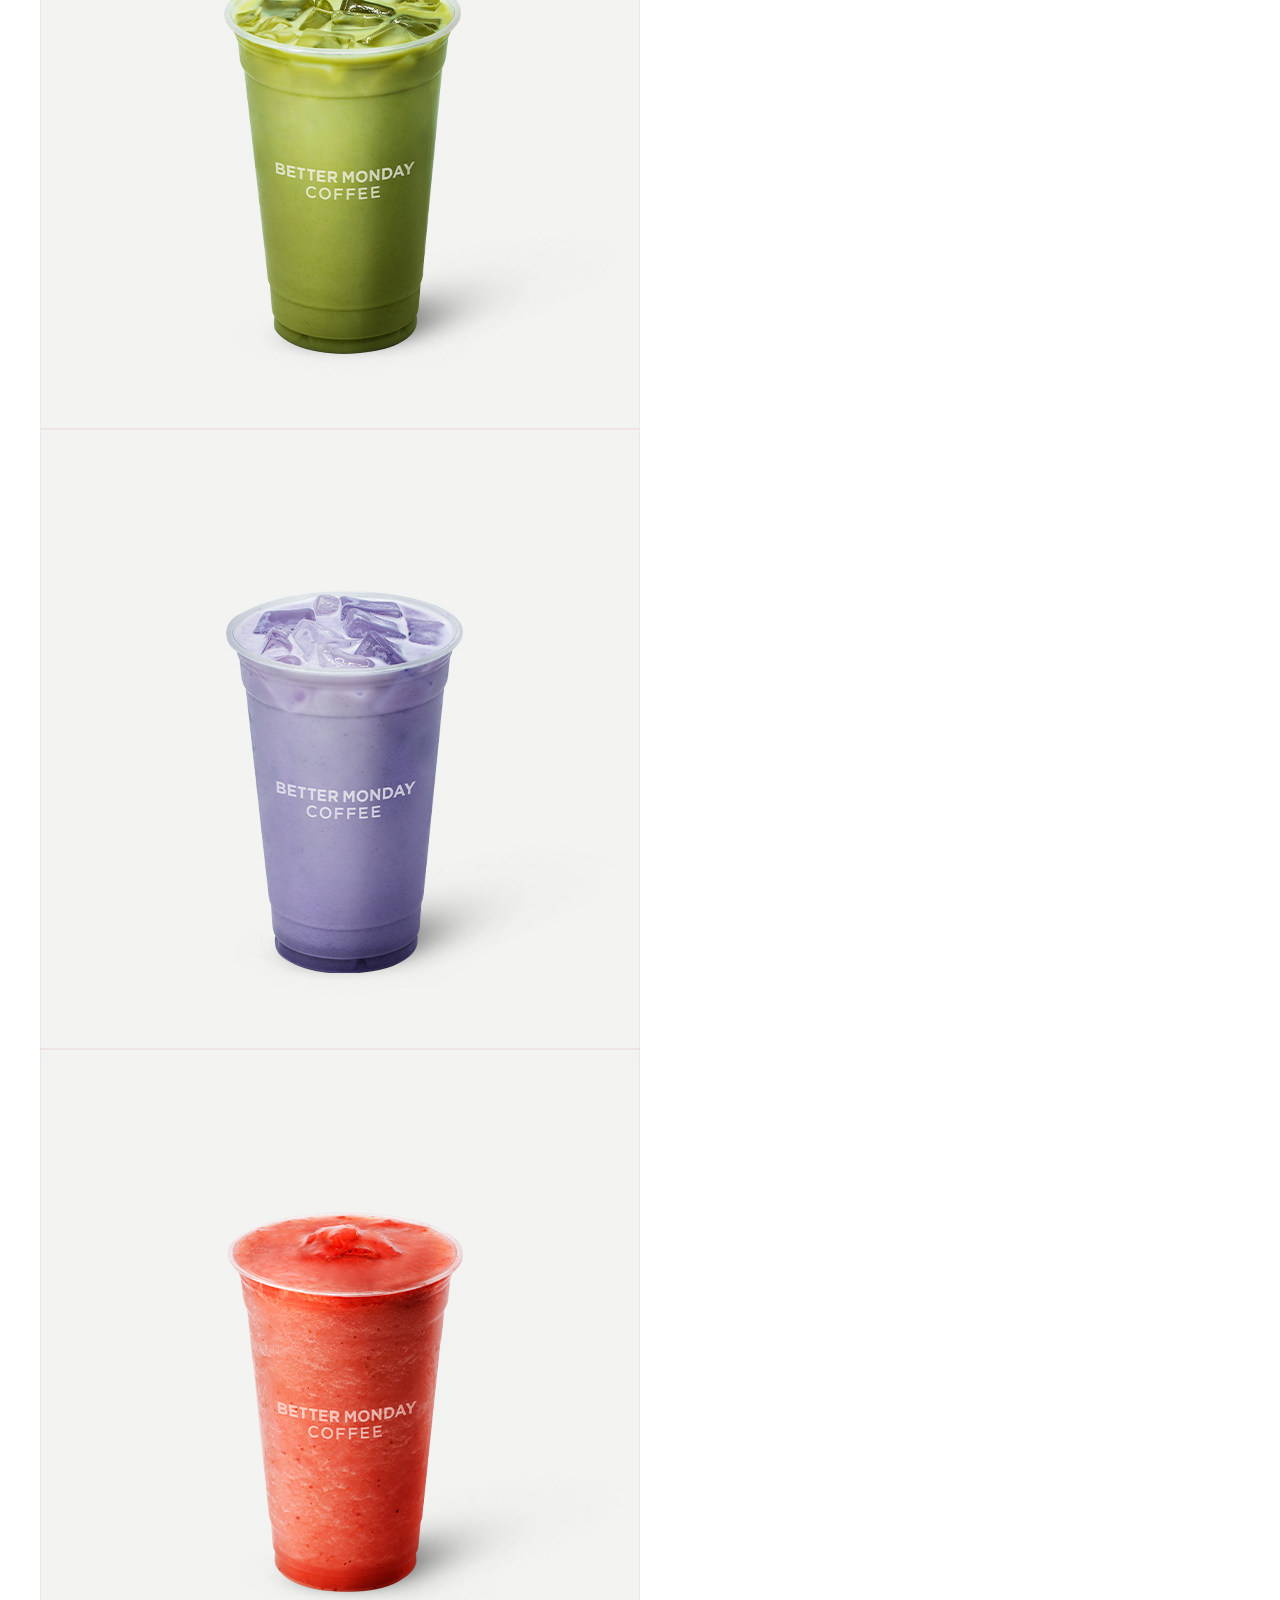
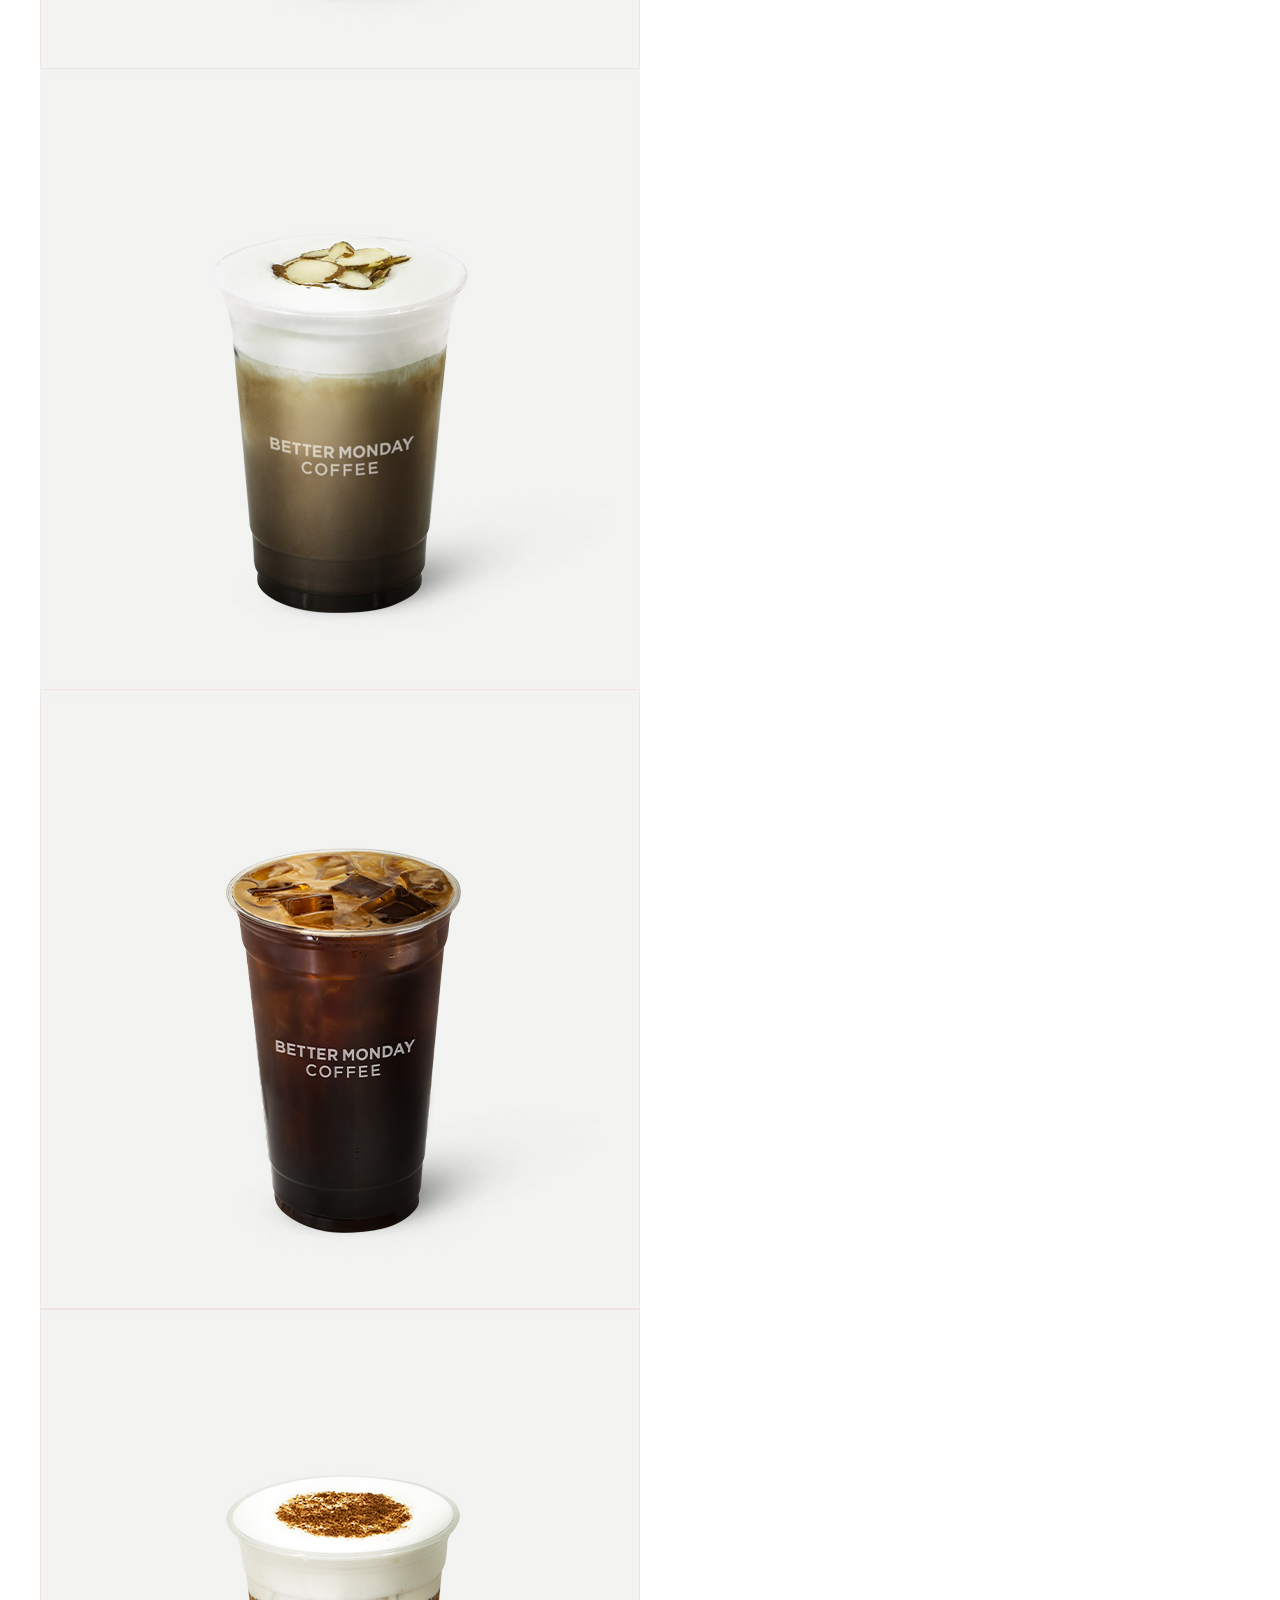
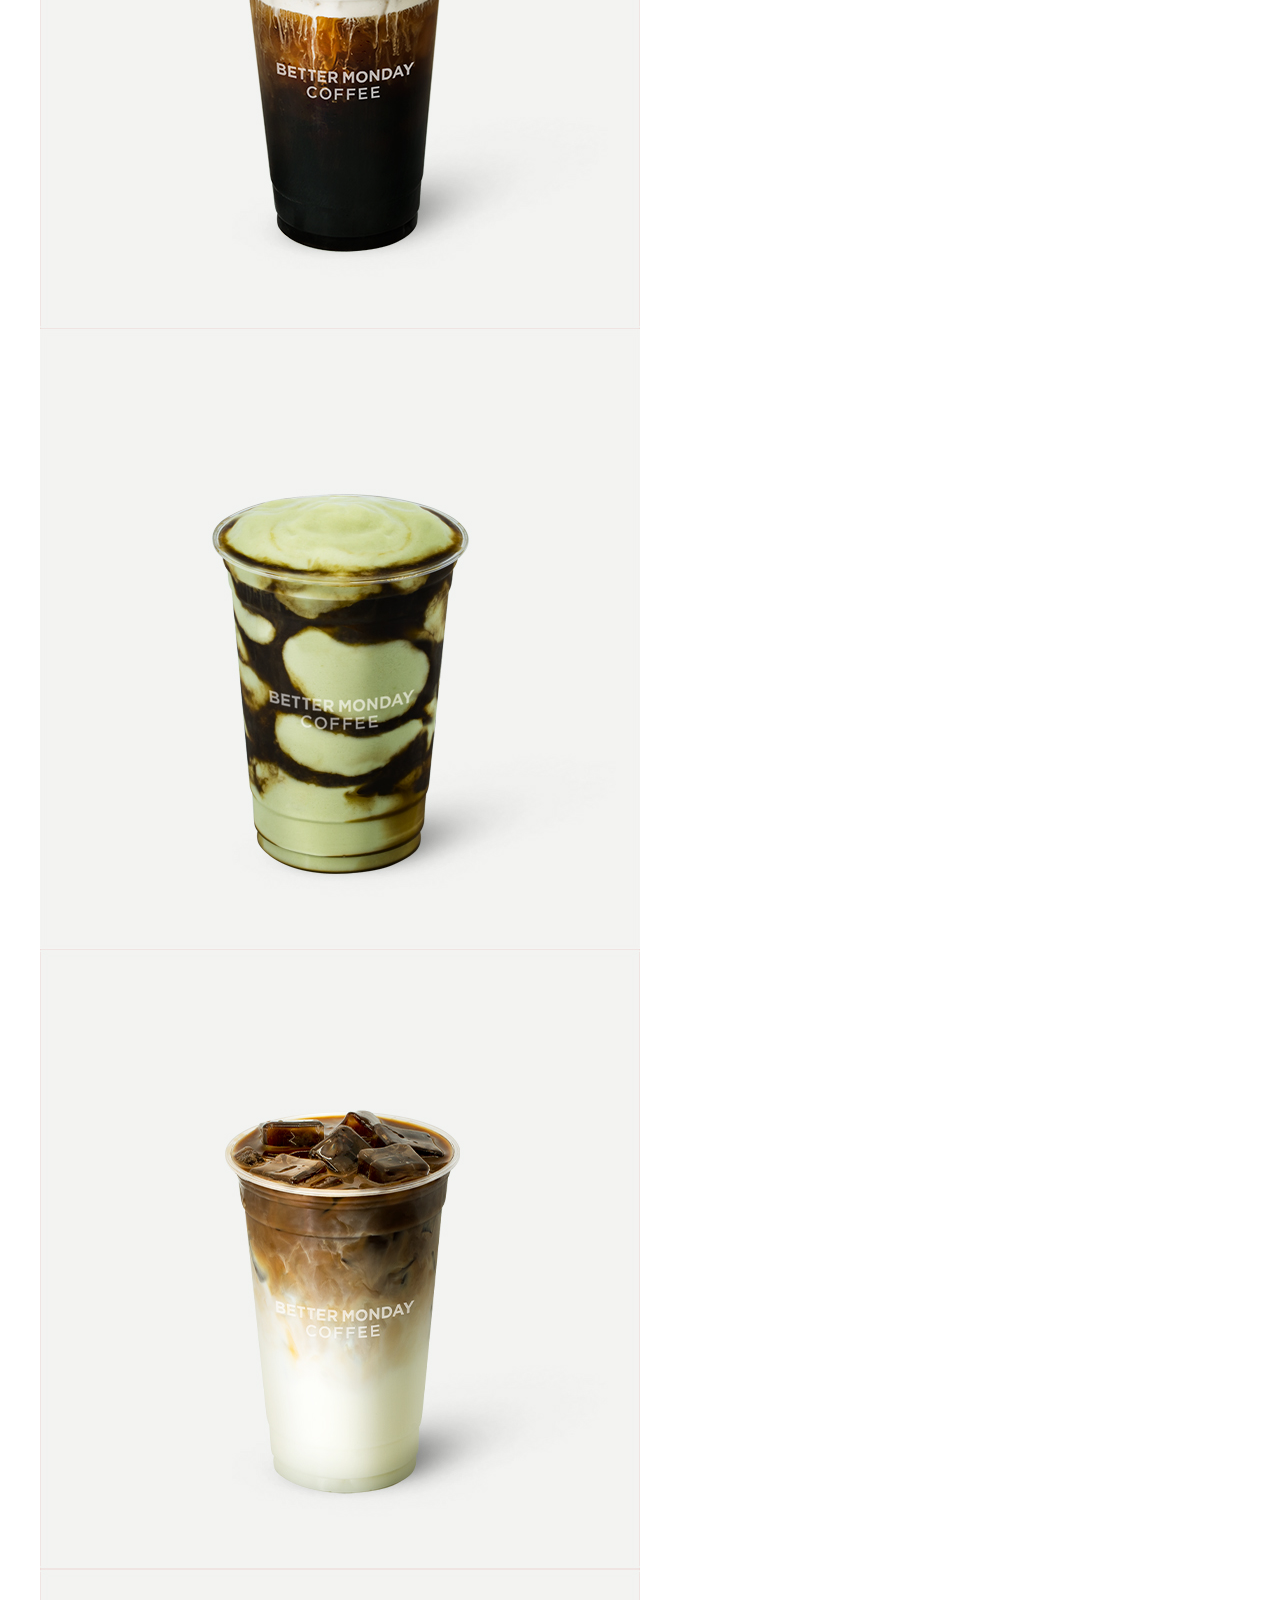
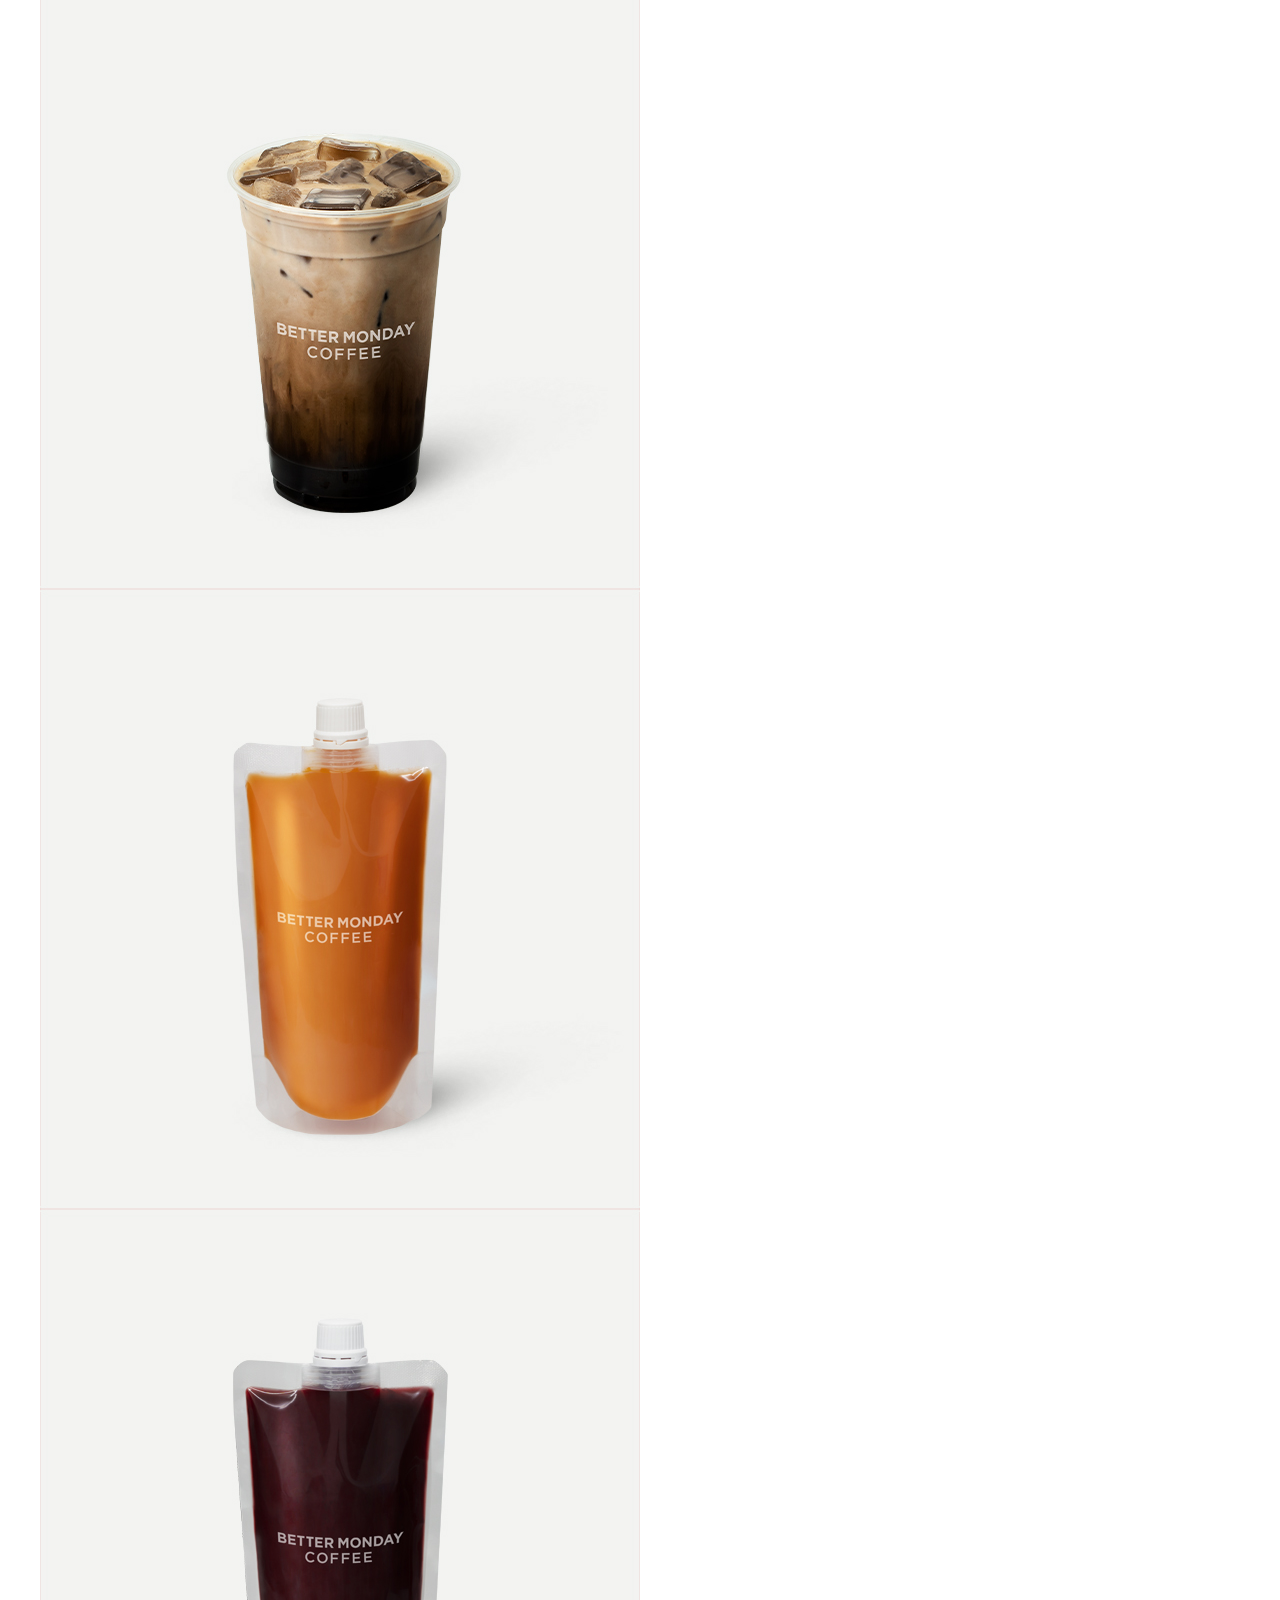
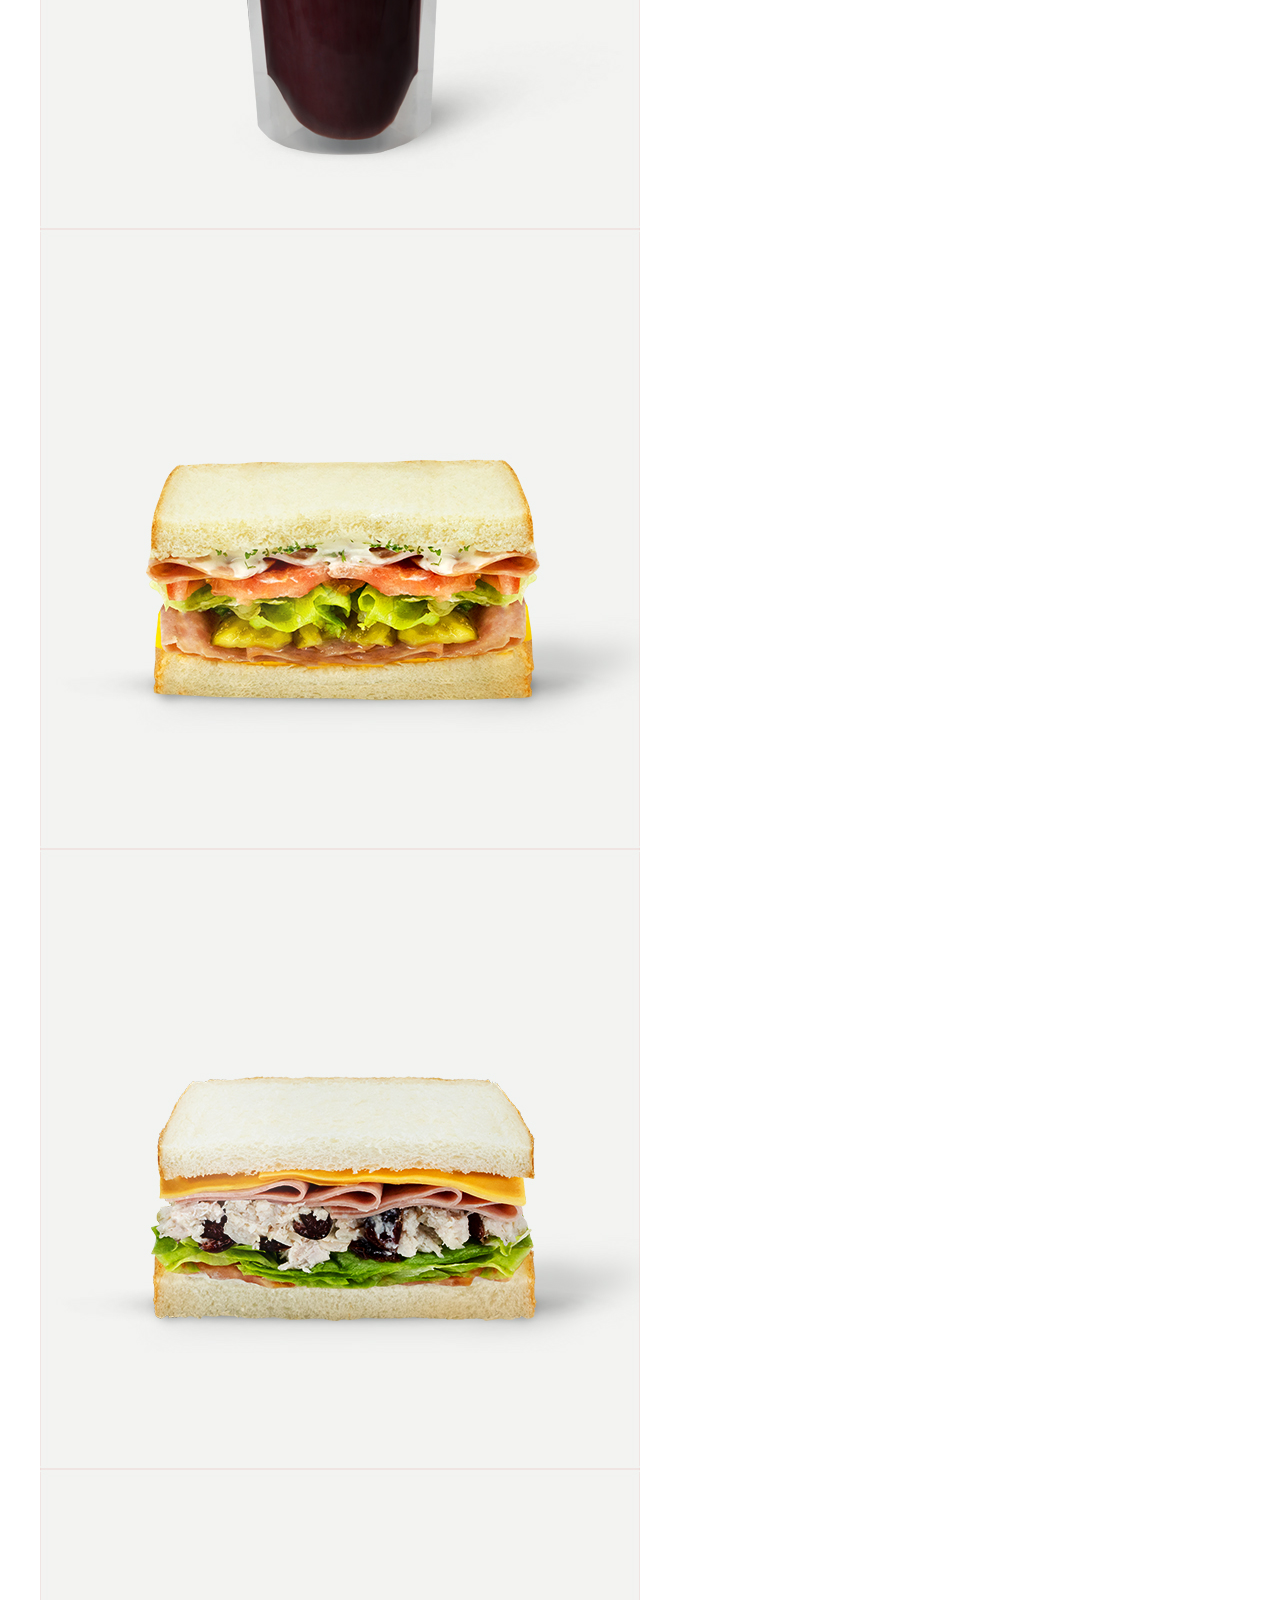
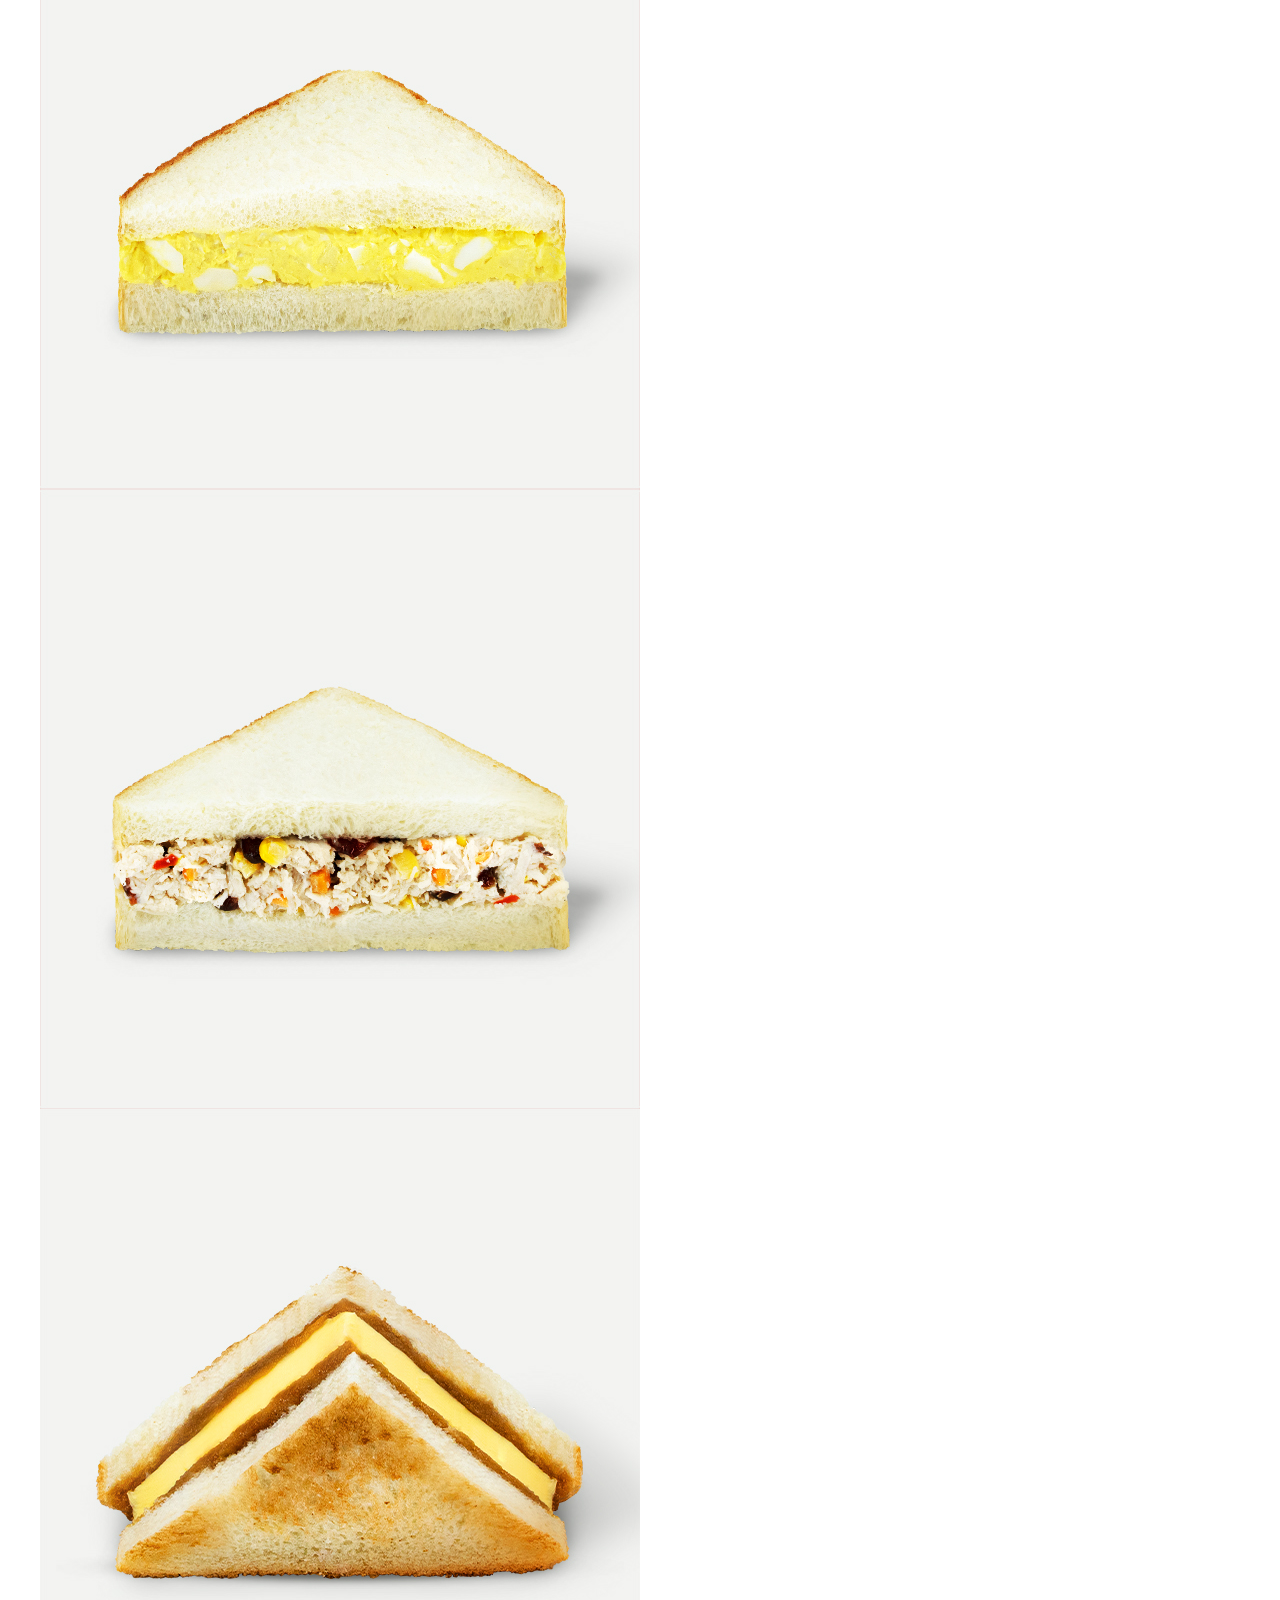
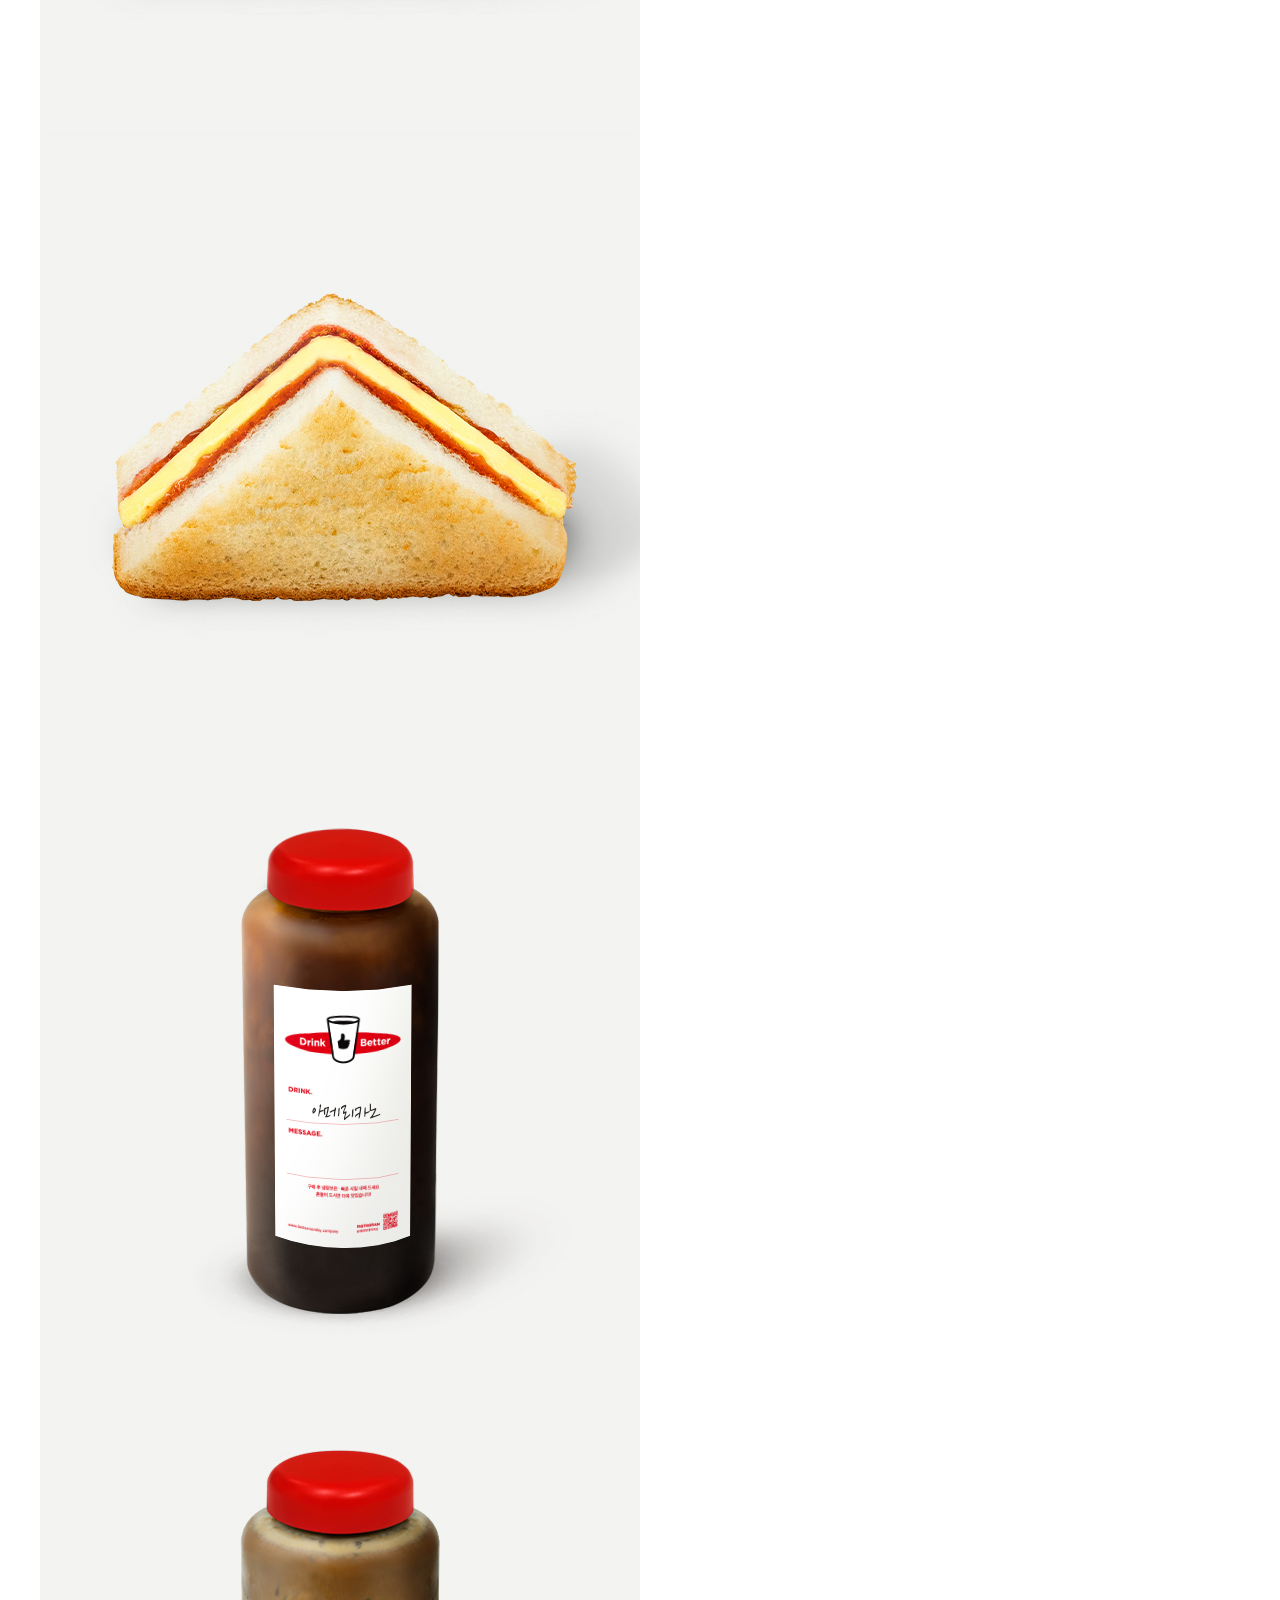
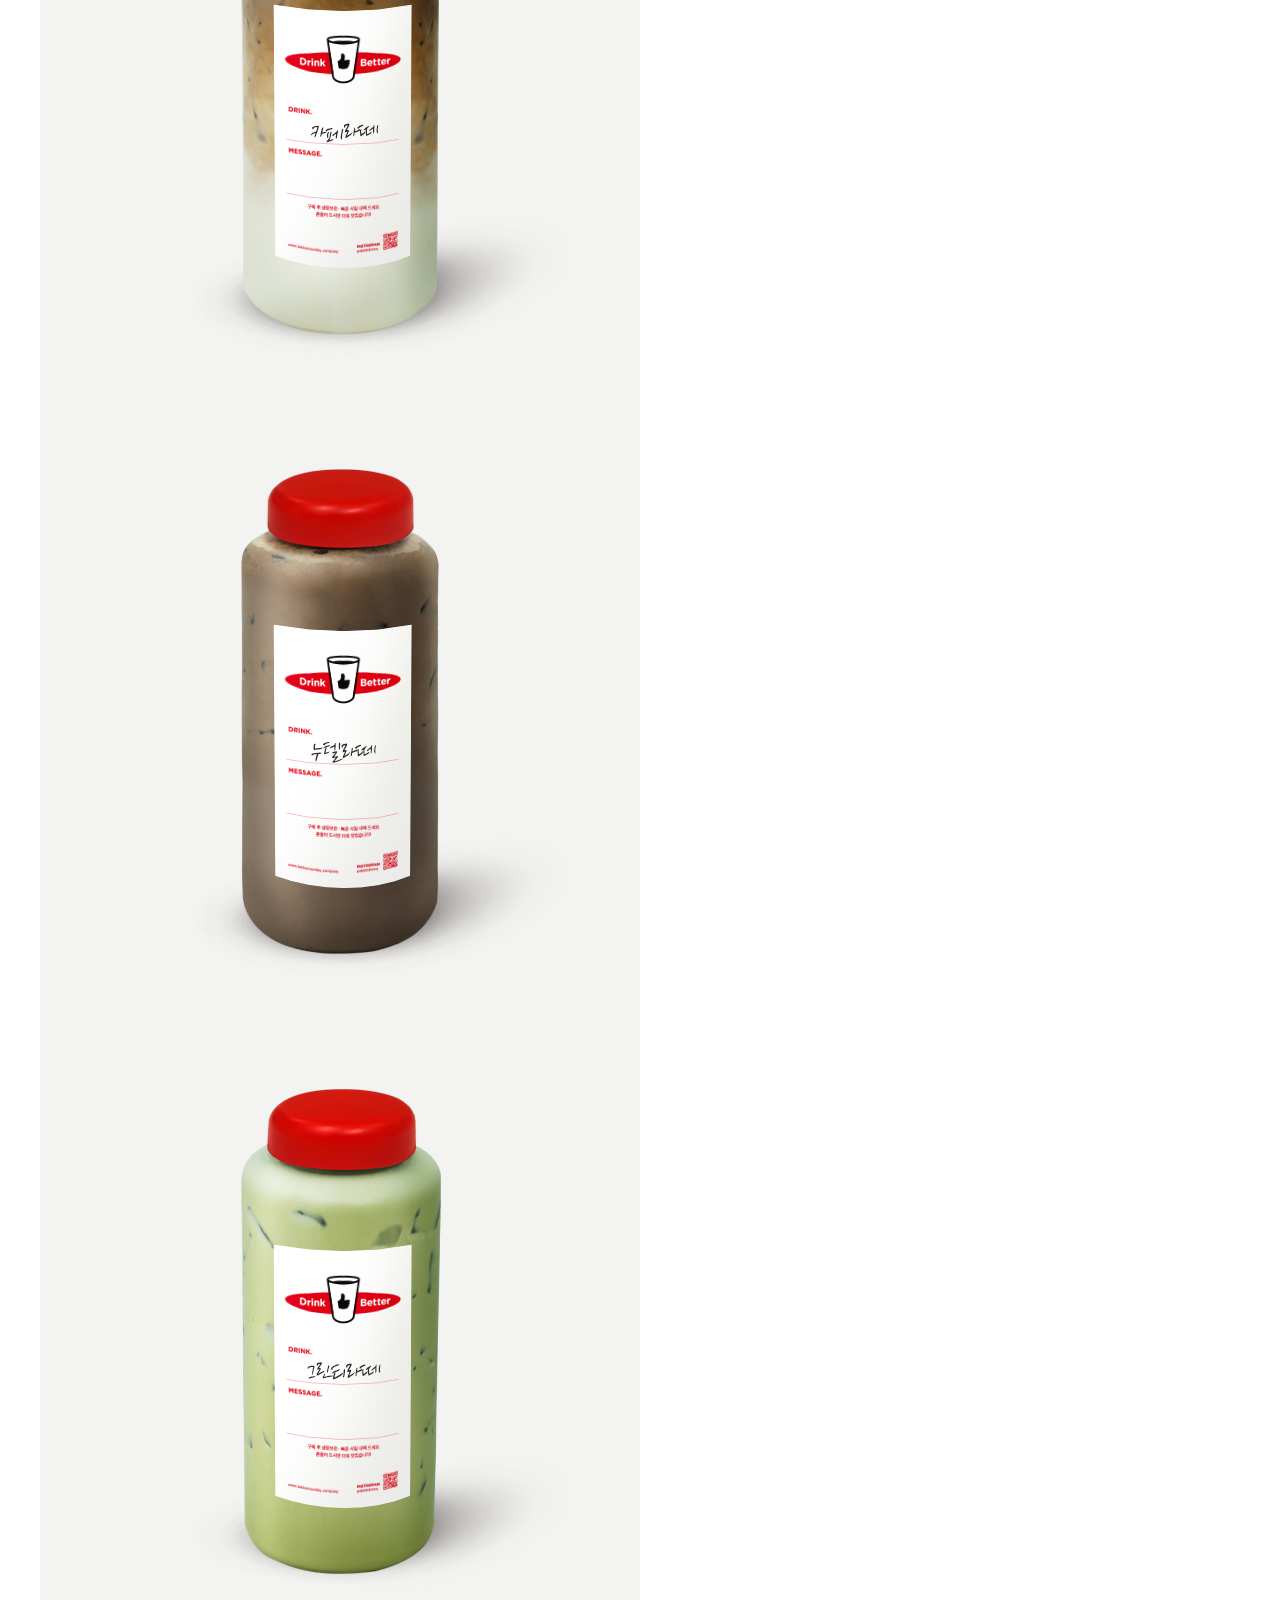
==== commit 9232389b: "Add files via upload" ====
--- a/portfolio05.html
+++ b/portfolio05.html
@@ -43,21 +43,25 @@
         <main>
             <section class="mainVisual">
                 <div class="mainSlide">
-                    <figure class="main01 mtxt">
-                        <div>
-                            <p>토피넛라떼와 함께 달콤한</p>
-                            <h2>겨울의 시작</h2>
+                    <figure class="main01 ">
+                        <div class="mtxt">
+                            <p>토피넛라떼와 함께 <span>달콤한</span></p>
+
+                            <h2><span>겨울의 </span><br />
+                                시작</h2>
                         </div>
                     </figure>
-                    <figure class="main02 mtxt">
-                        <div>
-                            <h2>매일</h2>
-                            <strong>속편한<br />프로틴</strong>
+                    <figure class="main02">
+                        <div class="mtxt">
+                            <div class="prot">
+                                <h2>매일</h2>
+                                <strong>속편한<br />프로틴</strong>
+                            </div>
                             <p>속편한 단백질 한잔으로 충전완료</p>
                         </div>
                     </figure>
-                    <figure class="main03 mtxt">
-                        <div>
+                    <figure class="main03">
+                        <div class="mtxt_gr">
                             <h2>Monday</h2>
                             <p>Greek Bowl</p>
                         </div>
@@ -67,9 +71,9 @@
             <section class="mainContent">
                 <div class="inner">
                     <div class="txt">
-                        <h2>우리는 왜, 건강을 생각한 음료를 만들까요?</h2>
-                        <p>바쁜 직장인들에겐 긍정적이고 활기찬 삶을 위해
-                            <br /> 건강한 정신과 체력이 꼭 필요하다고 생각하기 때문이에요
+                        <h2>마셔라 당신의 하루가 힘나게</h2>
+                        <p>
+                            직장인들의 라이프스타일 드링크샵
                         </p>
                     </div>
 
@@ -160,19 +164,19 @@
                                     <img src="./img/bottle01.jpg" alt="">
                                 </figure>
                                 <figure>
-                                    <img src="./img/bottle02.png" alt="">
-                                </figure>
-                                <figure>
-                                    <img src="./img/bottle03.png" alt="">
-                                </figure>
-                                <figure>
-                                    <img src="./img/bottle04.png" alt="">
-                                </figure>
-                                <figure>
-                                    <img src="./img/bottle05.png" alt="">
-                                </figure>
-                                <figure>
-                                    <img src="./img/bottle06.png" alt="">
+                                    <img src="./img/bottle02.jpg" alt="">
+                                </figure>
+                                <figure>
+                                    <img src="./img/bottle03.jpg" alt="">
+                                </figure>
+                                <figure>
+                                    <img src="./img/bottle04.jpg" alt="">
+                                </figure>
+                                <figure>
+                                    <img src="./img/bottle05.jpg" alt="">
+                                </figure>
+                                <figure>
+                                    <img src="./img/bottle06.jpg" alt="">
                                 </figure>
                             </div>
                         </div>
--- a/css/portfolio05.css
+++ b/css/portfolio05.css
@@ -1,5 +1,25 @@
-/* { #header  */
-
+/*  #header { */
+
+@font-face {
+    font-family: 'yg-jalnan';
+    src: url('https://cdn.jsdelivr.net/gh/projectnoonnu/noonfonts_four@1.2/JalnanOTF00.woff') format('woff');
+    font-weight: normal;
+    font-style: normal;
+}
+
+@font-face {
+    font-family: 'SANJUGotgam';
+    src: url('https://cdn.jsdelivr.net/gh/projectnoonnu/noonfonts_2112@1.0/SANJUGotgam.woff') format('woff');
+    font-weight: normal;
+    font-style: normal;
+}
+
+@font-face {
+    font-family: 'SF_HambakSnow';
+    src: url('https://cdn.jsdelivr.net/gh/projectnoonnu/noonfonts_2106@1.1/SF_HambakSnow.woff') format('woff');
+    font-weight: normal;
+    font-style: normal;
+}
 
 #header {
     position: fixed;
@@ -56,7 +76,7 @@
 
 
 
-/* { .mainVisual */
+/*  .mainVisual { */
 
 .mainVisual {
     position: relative;
@@ -101,21 +121,152 @@
     z-index: 999;
 }
 
+.mainVisual .mainSlide figure {
+    position: relative;
+}
+
 .mainVisual .mainSlide .mtxt {
-    position: relative;
+    position: absolute;
+    top: 50%;
+    left: 50%;
+    transform: translate(-50%, -50%);
+    width: 1200px;
+
+}
+
+.mainVisual .mainSlide .mtxt_gr {
+    position: absolute;
+    top: 20%;
+    left: 50%;
+    transform: translate(-50%, 0);
+    width: 1200px;
+}
+
+.mainVisual .mainSlide .main01 p {
+    color: #fff;
+    font-size: 26px;
+    font-weight: 300;
+    margin: 60px 0 20px 0;
+}
+
+.mainVisual .mainSlide .main01 p span {
+    color: rgb(255, 216, 144);
+    font-size: 26px;
+    font-weight: 200;
+    margin: 0 0 10px 0;
+    font-weight: 500;
+    text-align: center;
+}
+
+
+.mainVisual .main01 h2::after {
+    content: '';
+    display: block;
+    width: 1px;
+    height: 100px;
+    background: #fff;
+    margin: 30px 0 0 133px;
+
+}
+
+.mainVisual .mainSlide .main01 h2 span {
+    color: #fff;
+    font-size: 100px;
+    font-weight: 700;
+    line-height: 120px;
+    font-family: 'SF_HambakSnow';
+}
+
+.mainVisual .mainSlide .main01 h2 {
+    color: rgb(255, 190, 68);
+    font-size: 100px;
+    font-weight: 700;
+    line-height: 120px;
+    font-family: 'SF_HambakSnow';
+}
+
+.mainVisual .mainSlide .main02 .prot {
+    font-family: 'yg-jalnan';
+    margin: 0 0 10px 0;
+}
+
+.mainVisual .main02 .prot h2 {
+    color: #2f7fdb;
+    font-size: 120px;
+    font-weight: 700;
+    margin: 0 0 20px 0;
+}
+
+.mainVisual .main02 .prot h2::after {
+    content: '';
+    display: block;
+    width: 2px;
+    height: 50px;
+    background: #0155b4;
+    margin: 20px 0 -10px 122px;
+
+}
+
+.mainVisual .main02 .prot strong {
+    color: #0155b4;
+    font-size: 80px;
+    font-weight: 700;
+    line-height: 1.2;
+
+}
+
+.mainVisual .main02 p {
+    display: inline-block;
+    color: #fff;
+    font-size: 17px;
+    font-weight: 500;
+    background: #fdb00b;
+    padding: 5px 5px 6px 5px;
+}
+
+.mainVisual .main03 h2 {
+    font-family: 'SANJUGotgam';
+    color: #0e9e56;
+    font-size: 110px;
+
+    margin: 0 0 20px 0;
+
+}
+
+.mainVisual .main03 p {
+    font-family: 'SANJUGotgam';
+    color: #008b35;
+    font-size: 85px;
+}
+
+/* mainVisual } */
+
+
+
+
+
+/* mainContent { */
+.mainContent {
+    padding: 100px 0;
+}
+
+.mainContent .inner {
     width: 1200px;
     margin: 0 auto;
 }
 
-.mainVisual .mainSlide .main01 p {
-    position: absolute;
-    top: 150px;
-    left: 0;
-    margin: 0 auto 10px auto;
-
-    font-size: 25px;
-    font-weight: 300;
-    color: #fff;
-}
-
-.mainVisual .mainSlide .main01 h2 {}+.mainContent .txt h2 {
+    font-size: 45px;
+    font-weight: 900;
+    margin: 0 0 20px 0;
+    text-align: center;
+    color: #DE1E10;
+}
+
+.mainContent .txt p {
+    font-size: 20px;
+    font-weight: 500;
+    margin: 0 0 60px 0;
+    text-align: center;
+    line-height: 28px;
+}